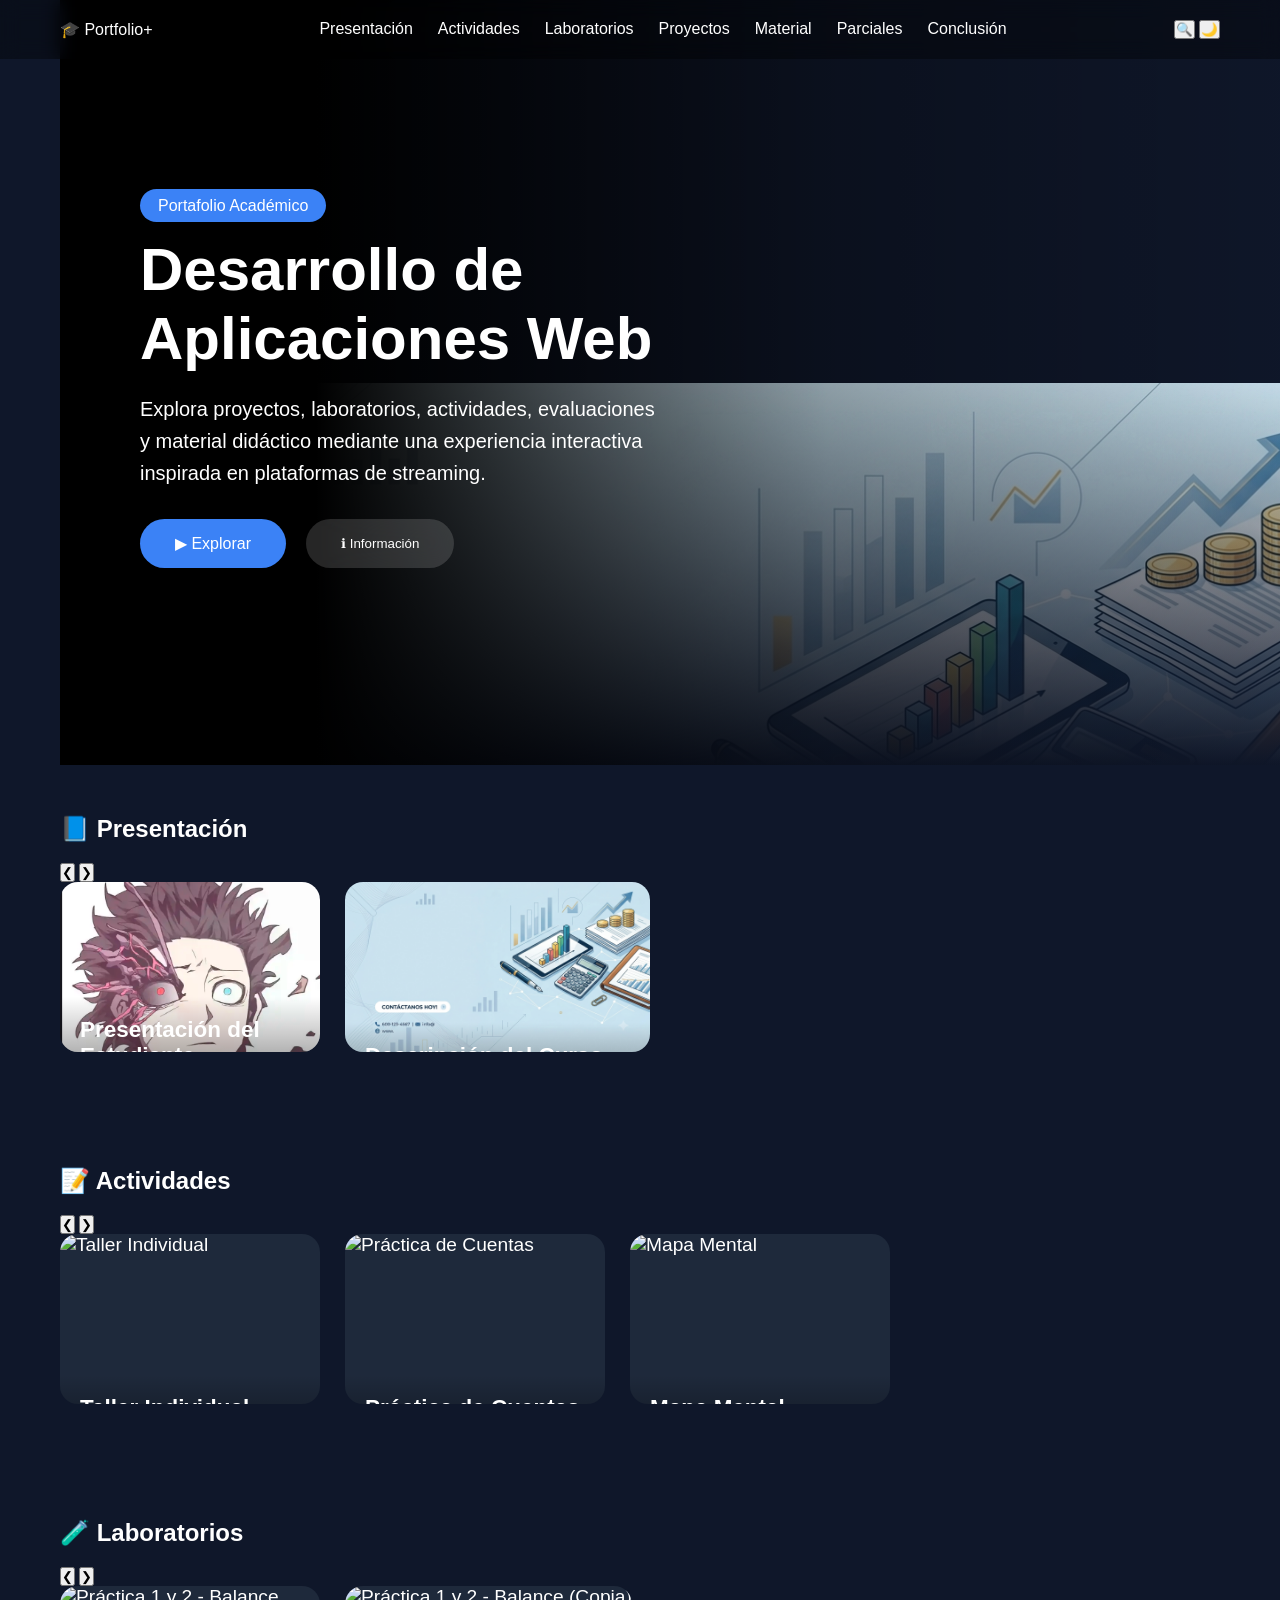
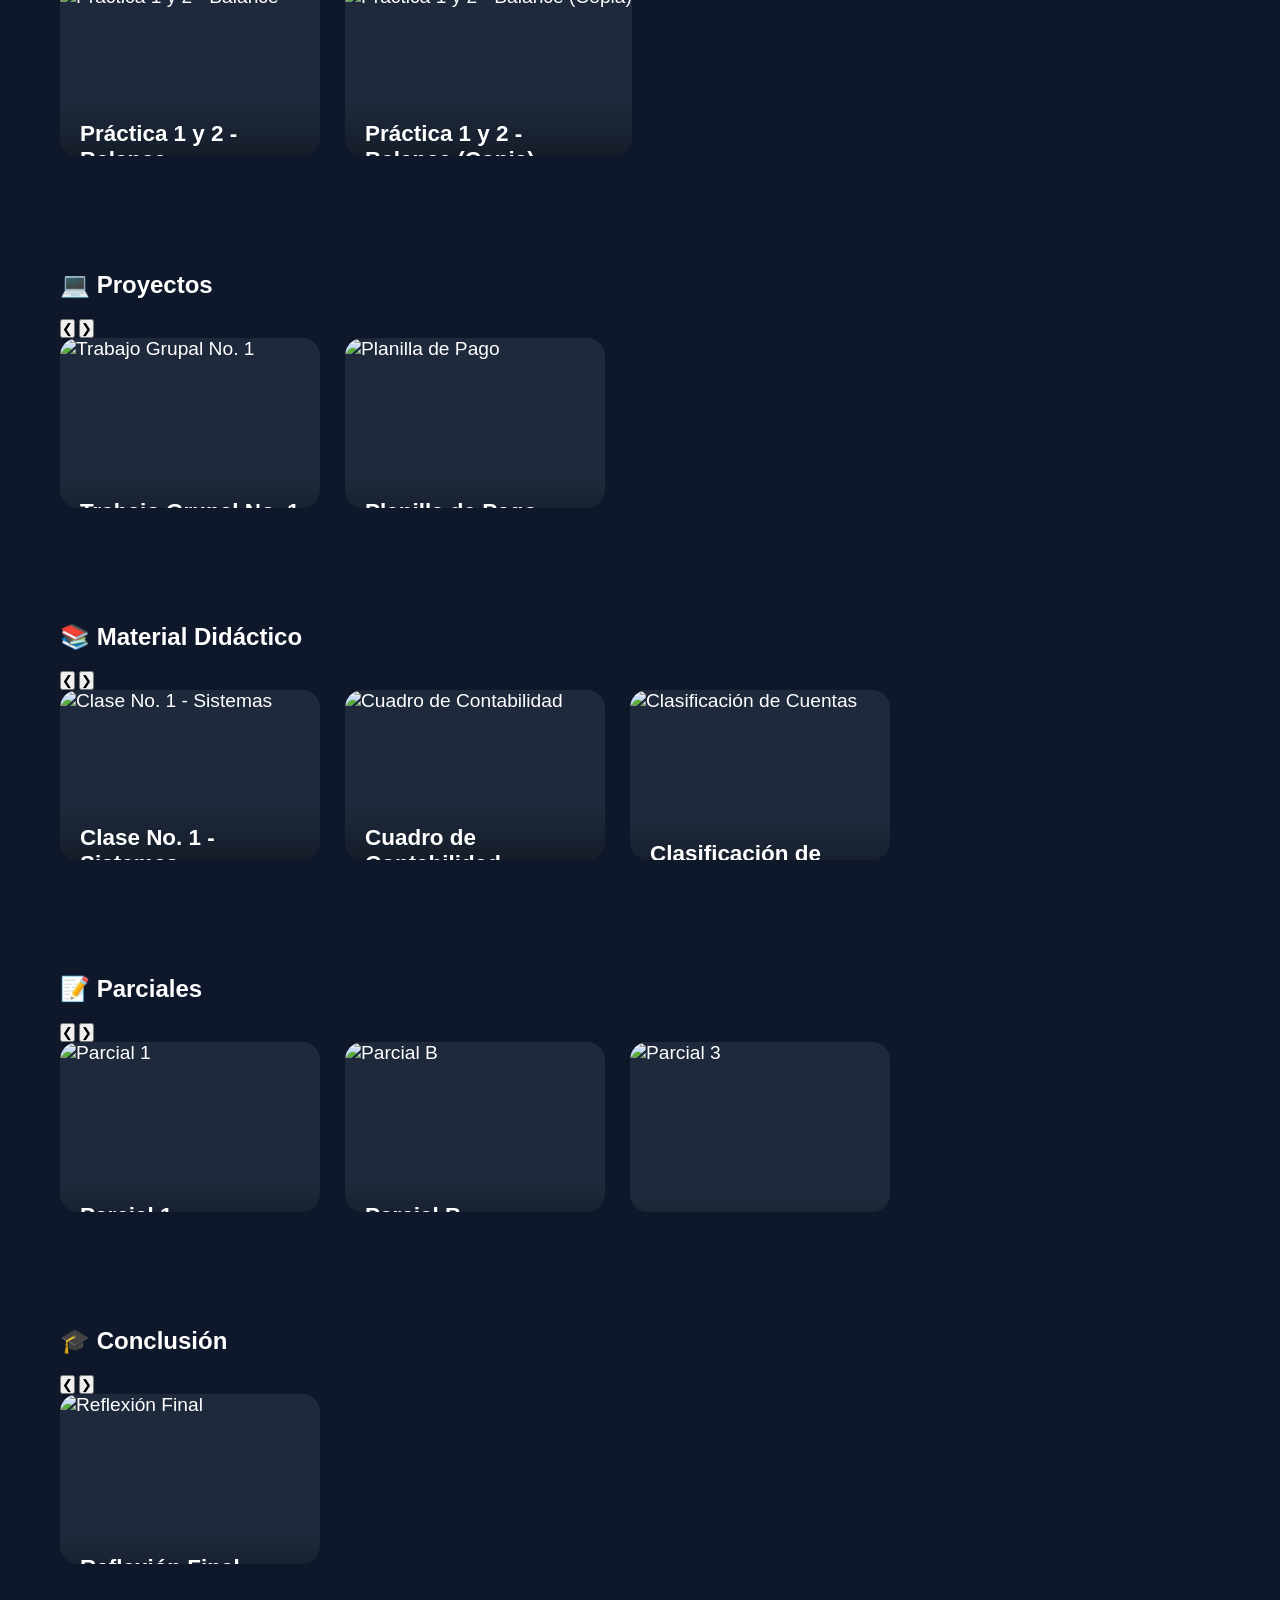
==== paginas/pantallaPrincipal.html @ 743cf83c "Pruebas" ====
<!DOCTYPE html>
<html lang="es">

<head>

    <meta charset="UTF-8">

    <meta name="viewport" content="width=device-width, initial-scale=1.0">

    <title>Portafolio Académico</title>

    <link rel="stylesheet" href="../css/variables.css">
    <link rel="stylesheet" href="../css/estilos.css">

</head>

<body>

    <!--================ HEADER ================-->

    <header>

        <div class="logo">

            🎓 Portfolio+

        </div>

        <nav>

            <a href="#presentacion">Presentación</a>
            <a href="#actividades">Actividades</a>
            <a href="#laboratorios">Laboratorios</a>
            <a href="#proyectos">Proyectos</a>
            <a href="#material">Material</a>
            <a href="#parciales">Parciales</a>
            <a href="#conclusion">Conclusión</a>

        </nav>

        <div class="acciones">

            <button id="buscarBtn">🔍</button>

            <button id="temaBtn">🌙</button>

        </div>

    </header>



    <!--================ HERO ================-->

    <section class="hero">

        <div class="hero-background">

            <img id="heroImage" src="../assets/img/banner.jpg" alt="Banner">

        </div>

        <div class="hero-overlay"></div>

        <div class="hero-content">

            <span class="badge">

                Portafolio Académico

            </span>

            <h1 id="heroTitle">

                Desarrollo de Aplicaciones Web

            </h1>

            <p id="heroDescription">

                Explora proyectos, laboratorios, actividades, evaluaciones y material didáctico mediante una experiencia
                interactiva inspirada en plataformas de streaming.

            </p>

            <div class="hero-buttons">

                <button class="btn-primary">

                    ▶ Explorar

                </button>

                <button class="btn-secondary">

                    ℹ Información

                </button>

            </div>

        </div>

    </section>



    <!--================ CONTENIDO ================-->

    <main>



        <!-- PRESENTACIÓN -->

        <section id="presentacion" data-color="#2563eb">

            <div class="tituloSeccion">

                <h2>📘 Presentación</h2>

                <div>

                    <button class="flecha izquierda">❮</button>

                    <button class="flecha derecha">❯</button>

                </div>

            </div>

            <div class="fila" id="listaPresentacion"></div>

        </section>



        <!-- ACTIVIDADES -->

        <section id="actividades" data-color="#16a34a">

            <div class="tituloSeccion">

                <h2>📝 Actividades</h2>

                <div>

                    <button class="flecha izquierda">❮</button>

                    <button class="flecha derecha">❯</button>

                </div>

            </div>

            <div class="fila" id="listaActividades"></div>

        </section>



        <!-- LABORATORIOS -->

        <section id="laboratorios" data-color="#9333ea">

            <div class="tituloSeccion">

                <h2>🧪 Laboratorios</h2>

                <div>

                    <button class="flecha izquierda">❮</button>

                    <button class="flecha derecha">❯</button>

                </div>

            </div>

            <div class="fila" id="listaLaboratorios"></div>

        </section>



        <!-- PROYECTOS -->

        <section id="proyectos" data-color="#ea580c">

            <div class="tituloSeccion">

                <h2>💻 Proyectos</h2>

                <div>

                    <button class="flecha izquierda">❮</button>

                    <button class="flecha derecha">❯</button>

                </div>

            </div>

            <div class="fila" id="listaProyectos"></div>

        </section>



        <!-- MATERIAL -->

        <section id="material" data-color="#dc2626">

            <div class="tituloSeccion">

                <h2>📚 Material Didáctico</h2>

                <div>

                    <button class="flecha izquierda">❮</button>

                    <button class="flecha derecha">❯</button>

                </div>

            </div>

            <div class="fila" id="listaMaterial"></div>

        </section>



        <!-- PARCIALES -->

        <section id="parciales" data-color="#0ea5e9">

            <div class="tituloSeccion">

                <h2>📝 Parciales</h2>

                <div>

                    <button class="flecha izquierda">❮</button>

                    <button class="flecha derecha">❯</button>

                </div>

            </div>

            <div class="fila" id="listaParciales"></div>

        </section>



        <!-- CONCLUSIÓN -->

        <section id="conclusion" data-color="#64748b">

            <div class="tituloSeccion">

                <h2>🎓 Conclusión</h2>

                <div>

                    <button class="flecha izquierda">❮</button>

                    <button class="flecha derecha">❯</button>

                </div>

            </div>

            <div class="fila" id="listaConclusion"></div>

        </section>

    </main>



    <!--================ MODAL ================-->

    <!--================ MODAL ================-->
    
    <div id="modal" class="modal">
    
        <div class="modalContenido">
    
            <div class="modalHeader">
    
                <h2 id="modalTitulo"></h2>
    
                <button id="cerrarModal">
                    ✕
                </button>
    
            </div>
    
            <iframe id="visorPDF" src="" frameborder="0">
            </iframe>
    
        </div>
    
    </div>

    <!--================ SCRIPTS ================-->

    <script src="../js/datos.js"></script>

    <script src="../js/script.js"></script>

</body>

</html>
---- css/variables.css ----
:root {

    --fondo: #0f172a;

    --panel: #111827;

    --card: #1e293b;

    --azul: #3b82f6;

    --texto: white;

    --radio: 18px;

}
---- css/estilos.css ----
* {
    margin: 0;
    padding: 0;
    box-sizing: border-box;
    font-family: 'Segoe UI', sans-serif;
}

body {
    background: var(--fondo);
    color: var(--texto);
}

/* ================================
   LANDING
   ================================ */
.landing {
    background: url("../assets/img/fondo.jpg") center/cover;
    height: 100vh;
    display: flex;
    justify-content: center;
    align-items: center;
}

.landing-container {
    background: rgba(0, 0, 0, .55);
    backdrop-filter: blur(8px);
    padding: 50px;
    border-radius: 20px;
    text-align: center;
}

.landing h1 {
    font-size: 4rem;
    margin: 20px 0;
}

.btn {
    display: inline-block;
    margin-top: 25px;
    padding: 15px 35px;
    background: var(--azul);
    color: white;
    border-radius: 30px;
    text-decoration: none;
    transition: .3s;
}

.btn:hover {
    transform: translateY(-5px);
}

/* ================================
   HEADER (NAVBAR)
   ================================ */
header {
    position: fixed;
    top: 0;
    width: 100%;
    display: flex;
    justify-content: space-between;
    padding: 20px 60px;
    background: rgba(0, 0, 0, .35);
    backdrop-filter: blur(10px);
    z-index: 100;
}

nav {
    display: flex;
    gap: 25px;
}

nav a {
    color: white;
    text-decoration: none;
}

/* ================================
   BANNER
   ================================ */
.banner {
    height: 90vh;
    background: url("../assets/img/banner.jpg") center/cover;
    display: flex;
    align-items: center;
    padding-left: 90px;
}

.banner-info {
    max-width: 550px;
}

.banner h1 {
    font-size: 4rem;
    margin-bottom: 20px;
}

.banner p {
    font-size: 1.2rem;
    line-height: 1.7;
}

/* ================================
   SECCIONES GENERALES
   ================================ */
section {
    padding: 50px 60px;
}

h2 {
    margin-bottom: 20px;
}

/* ================================
   CARRUSEL (FILA)
   ================================ */
.fila {
    display: flex;
    gap: 25px;
    overflow-x: auto;
    padding-bottom: 15px;
}

.fila::-webkit-scrollbar {
    height: 8px;
}

.fila::-webkit-scrollbar-thumb {
    background: #3b82f6;
    border-radius: 20px;
}

/* ================================
   TARJETAS (CARDS) - Unificado sin duplicados
   ================================ */
.card {
    min-width: 260px;
    height: 170px;
    background: var(--card);
    border-radius: 18px;
    display: flex;
    justify-content: center;
    align-items: center;
    font-size: 1.2rem;
    transition: .35s;
    cursor: pointer;
    overflow: hidden;
    position: relative;
}

.card:hover {
    transform: scale(1.08);
    box-shadow: 0 15px 35px rgba(0, 0, 0, .4);
    z-index: 10;
}

/* Manejo de la Imagen dentro de la Card */
.card img {
    width: 100%;
    height: 100%;
    object-fit: cover;
    transition: .35s;
}

.card:hover img {
    transform: scale(1.15);
}

/* Capa informativa deslizable */
.infoCard {
    position: absolute;
    bottom: -120px;
    left: 0;
    width: 100%;
    padding: 20px;
    background: linear-gradient(transparent, rgba(0, 0, 0, .95));
    transition: .35s;
}

.card:hover .infoCard {
    bottom: 0;
}

.infoCard h3 {
    margin-bottom: 8px;
}

.infoCard p {
    font-size: .9rem;
    margin-bottom: 12px;
}

.btnVer {
    padding: 8px 15px;
    border: none;
    border-radius: 8px;
    background: #3b82f6;
    color: white;
    cursor: pointer;
}

/* ================================
   HERO
   ================================ */
.hero {
    position: relative;
    height: 85vh;
    overflow: hidden;
    display: flex;
    align-items: center;
}

.hero img {
    width: 100%;
    height: 100%;
    object-fit: cover;
    position: absolute;
    transition: 1s;
}

.hero-overlay {
    position: absolute;
    width: 100%;
    height: 100%;
    background: linear-gradient(to right, #000 20%, rgba(0, 0, 0, .3), transparent),
        linear-gradient(to top, #0f172a 0%, transparent 50%);
    z-index: 1;
}

.hero-content {
    position: relative;
    z-index: 2;
    padding-left: 80px;
    max-width: 600px;
}

.hero h1 {
    font-size: 60px;
    margin: 20px 0;
}

.hero p {
    font-size: 20px;
    line-height: 1.6;
    margin-bottom: 30px;
}

.badge {
    background: #3b82f6;
    padding: 8px 18px;
    border-radius: 30px;
}

.hero-buttons {
    display: flex;
    gap: 20px;
}

.btn-primary {
    background: #3b82f6;
    color: white;
    padding: 15px 35px;
    border: none;
    border-radius: 30px;
    cursor: pointer;
    font-size: 16px;
}

.btn-secondary {
    background: rgba(255, 255, 255, .15);
    backdrop-filter: blur(12px);
    color: white;
    padding: 15px 35px;
    border: none;
    border-radius: 30px;
    cursor: pointer;
}
/*================ MODAL =================*/

.modal {

    position: fixed;

    inset: 0;

    background: rgba(0, 0, 0, .85);

    display: none;

    justify-content: center;

    align-items: center;

    z-index: 9999;

    backdrop-filter: blur(10px);

}

.modal.activo {

    display: flex;

}

.modalContenido {

    width: 90%;

    height: 90%;

    background: #111827;

    border-radius: 20px;

    overflow: hidden;

    display: flex;

    flex-direction: column;

}

.modalHeader {

    display: flex;

    justify-content: space-between;

    align-items: center;

    padding: 20px;

    background: #1e293b;

}

.modalHeader h2 {

    color: white;

}

#cerrarModal {

    width: 40px;

    height: 40px;

    border: none;

    border-radius: 50%;

    cursor: pointer;

    background: #ef4444;

    color: white;

    font-size: 18px;

}

#visorPDF {

    flex: 1;

    width: 100%;

    background: white;

}
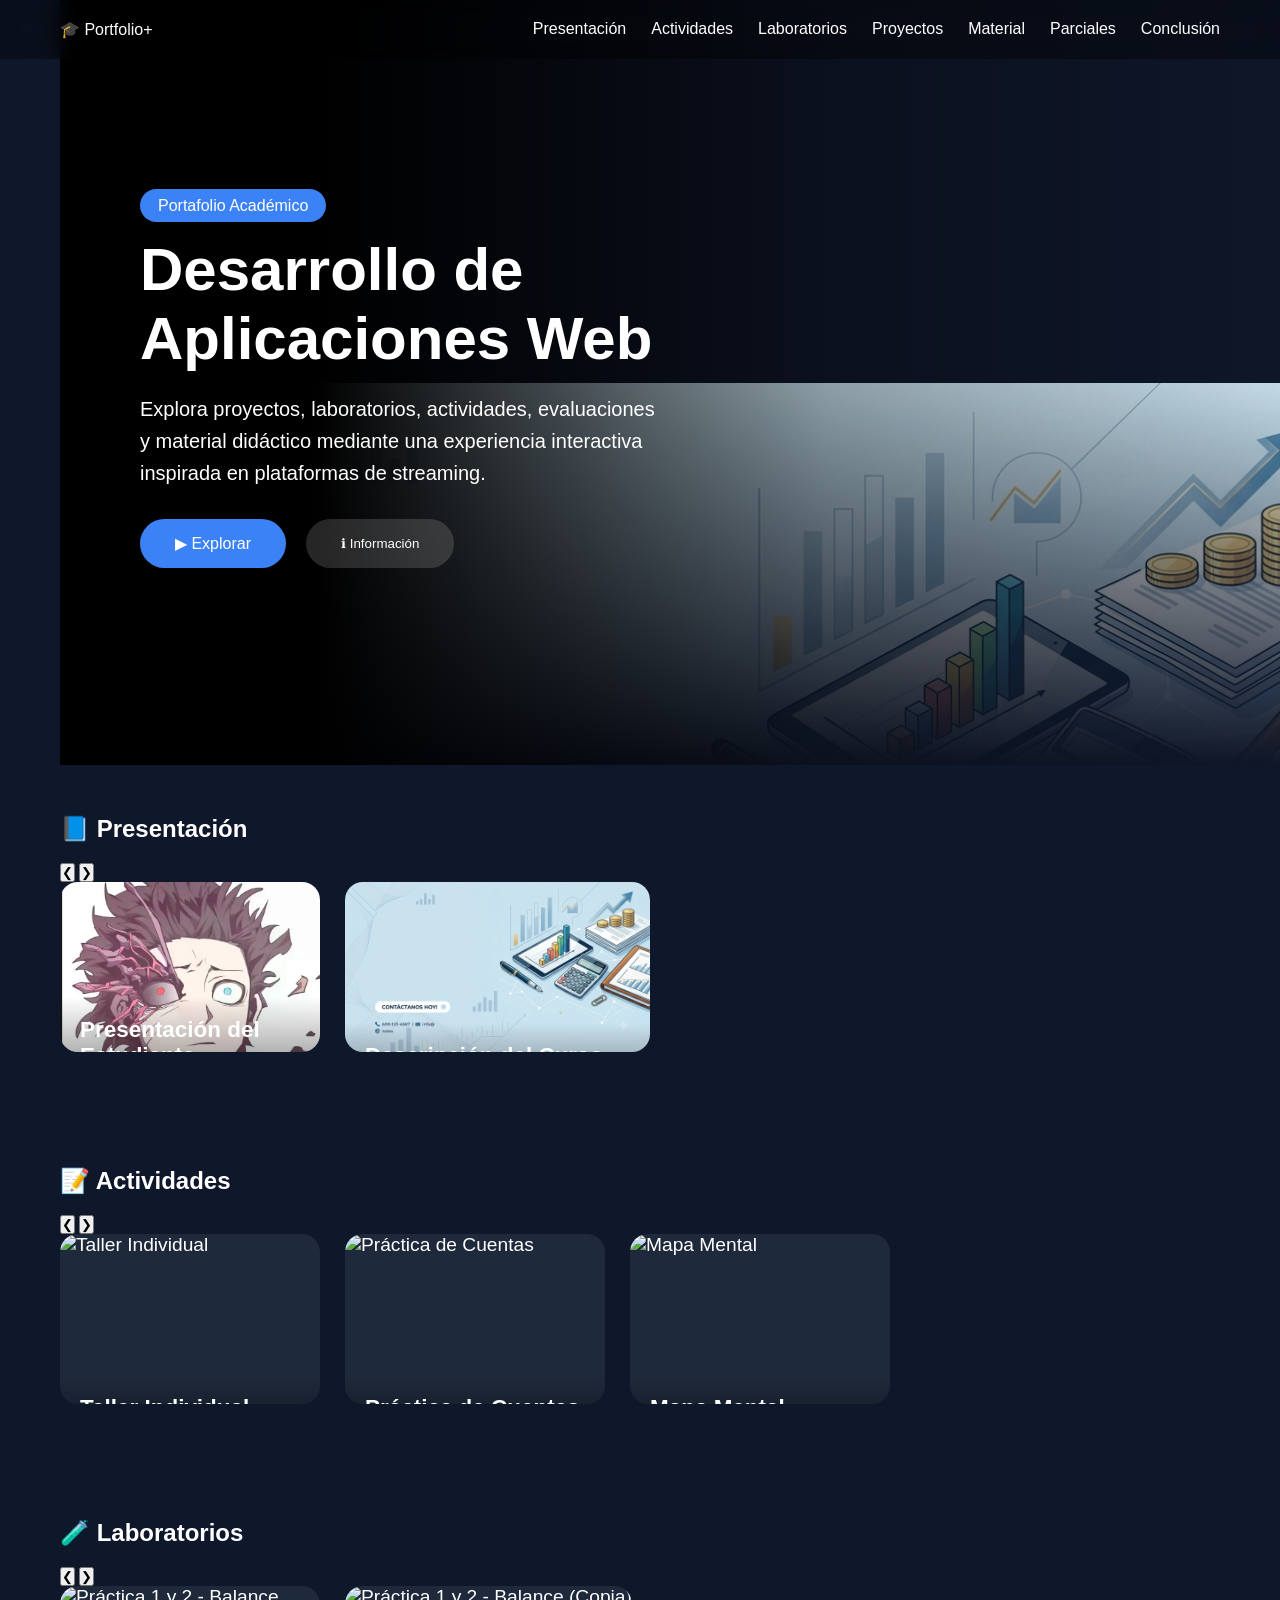
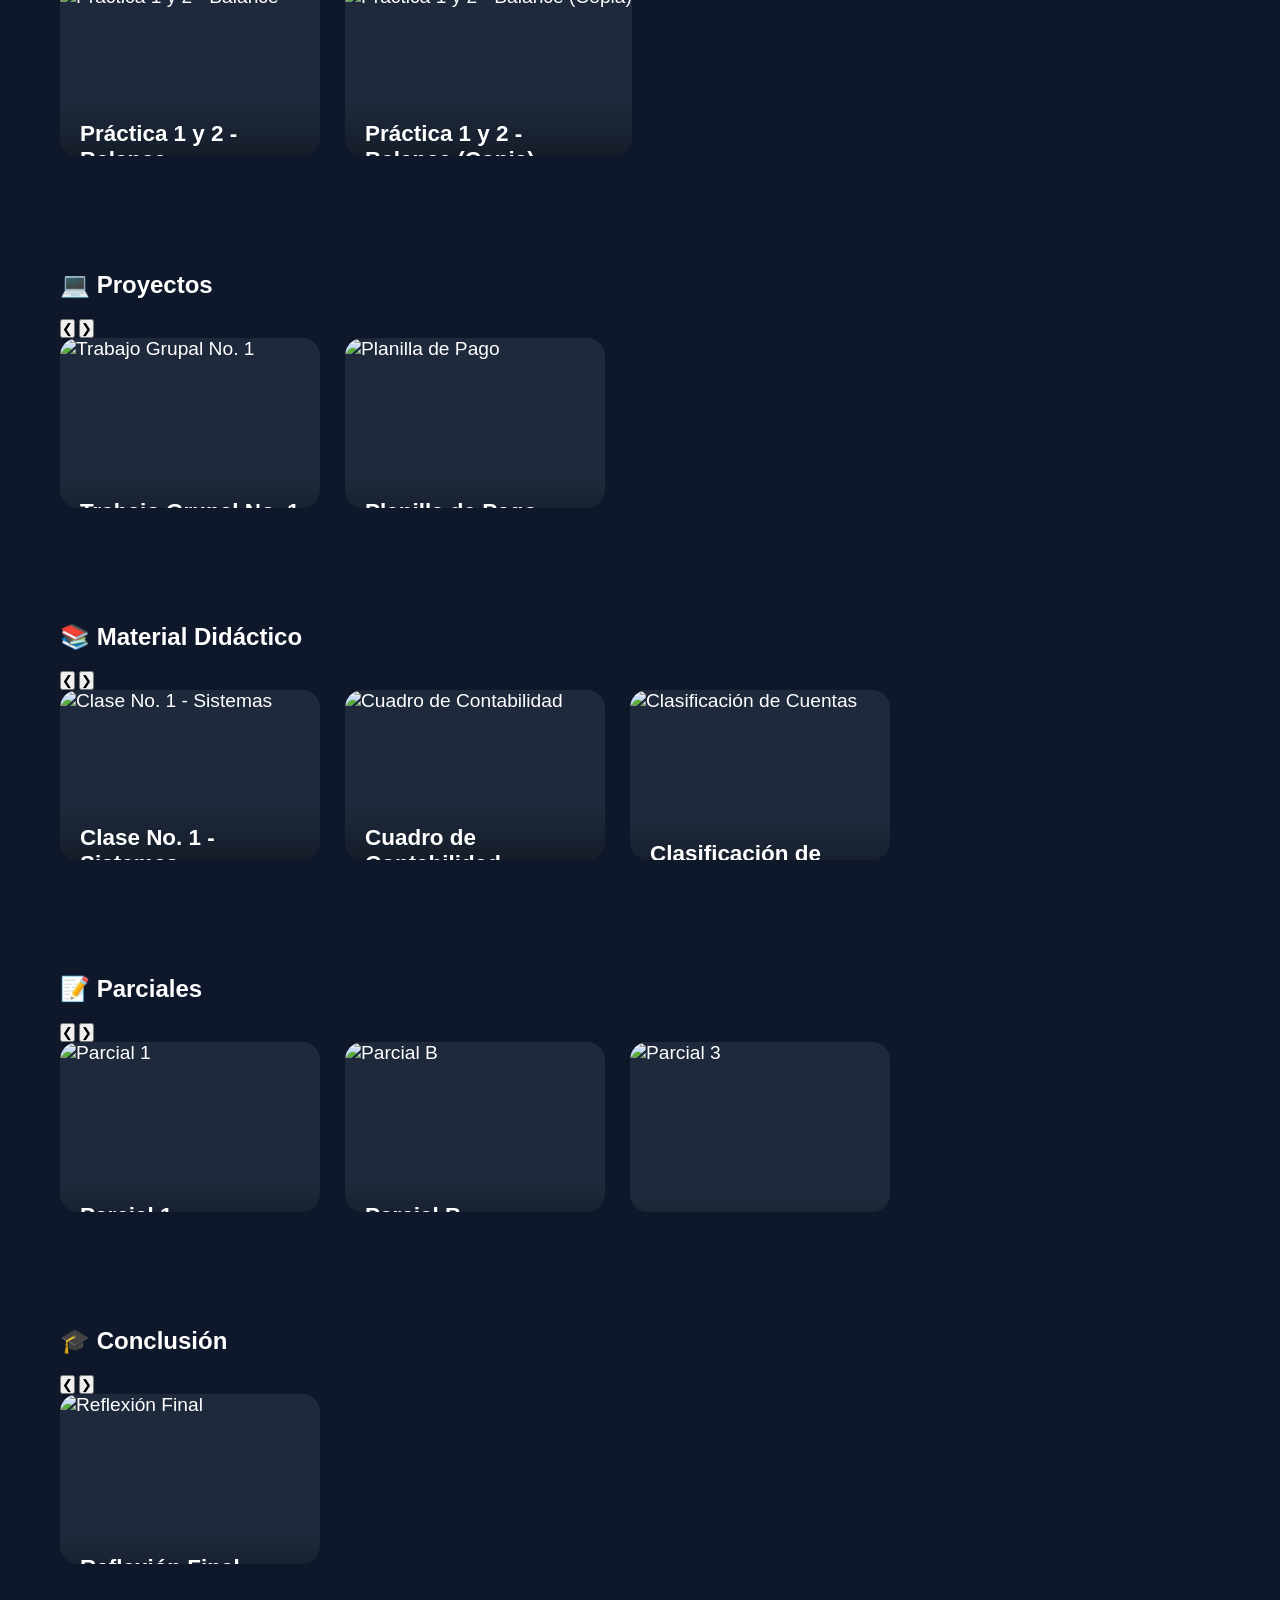
==== commit 09736aef: "cambios 2.0" ====
--- a/paginas/pantallaPrincipal.html
+++ b/paginas/pantallaPrincipal.html
@@ -38,14 +38,6 @@
 
         </nav>
 
-        <div class="acciones">
-
-            <button id="buscarBtn">🔍</button>
-
-            <button id="temaBtn">🌙</button>
-
-        </div>
-
     </header>
 
 
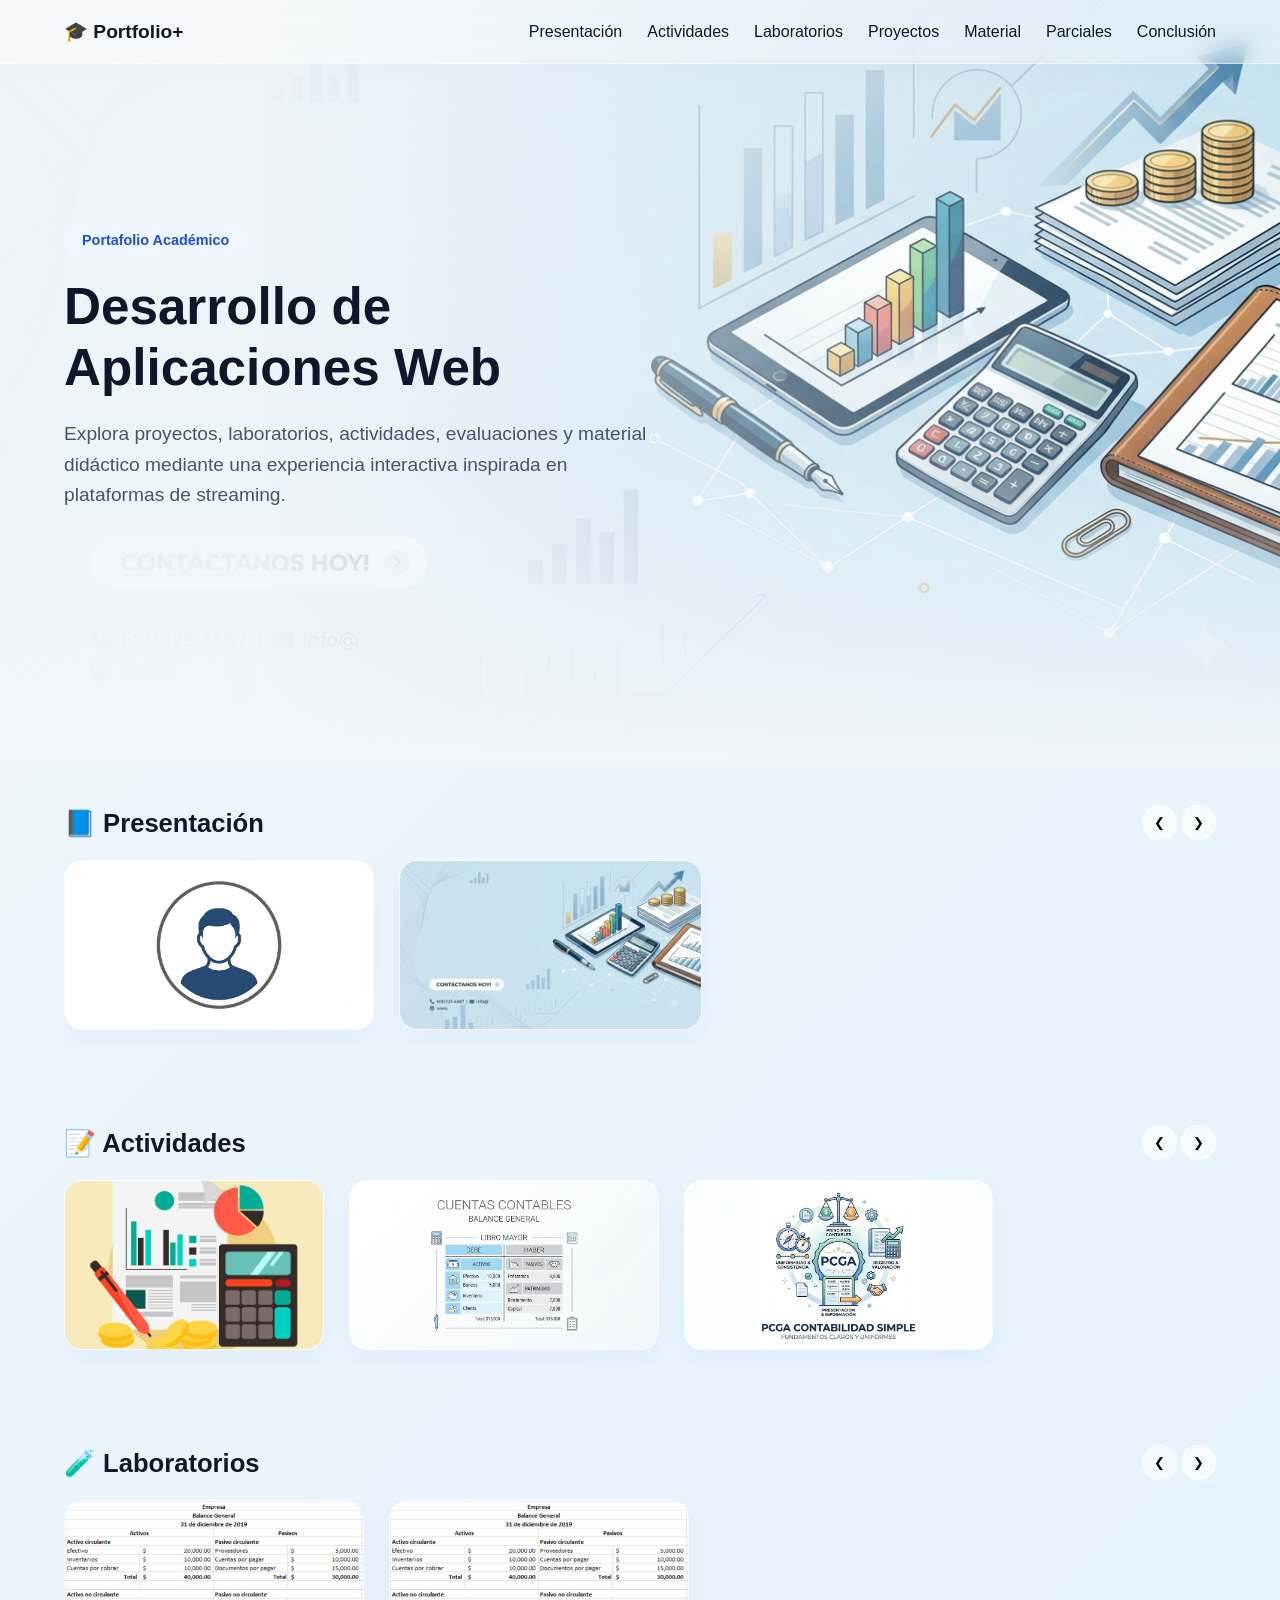
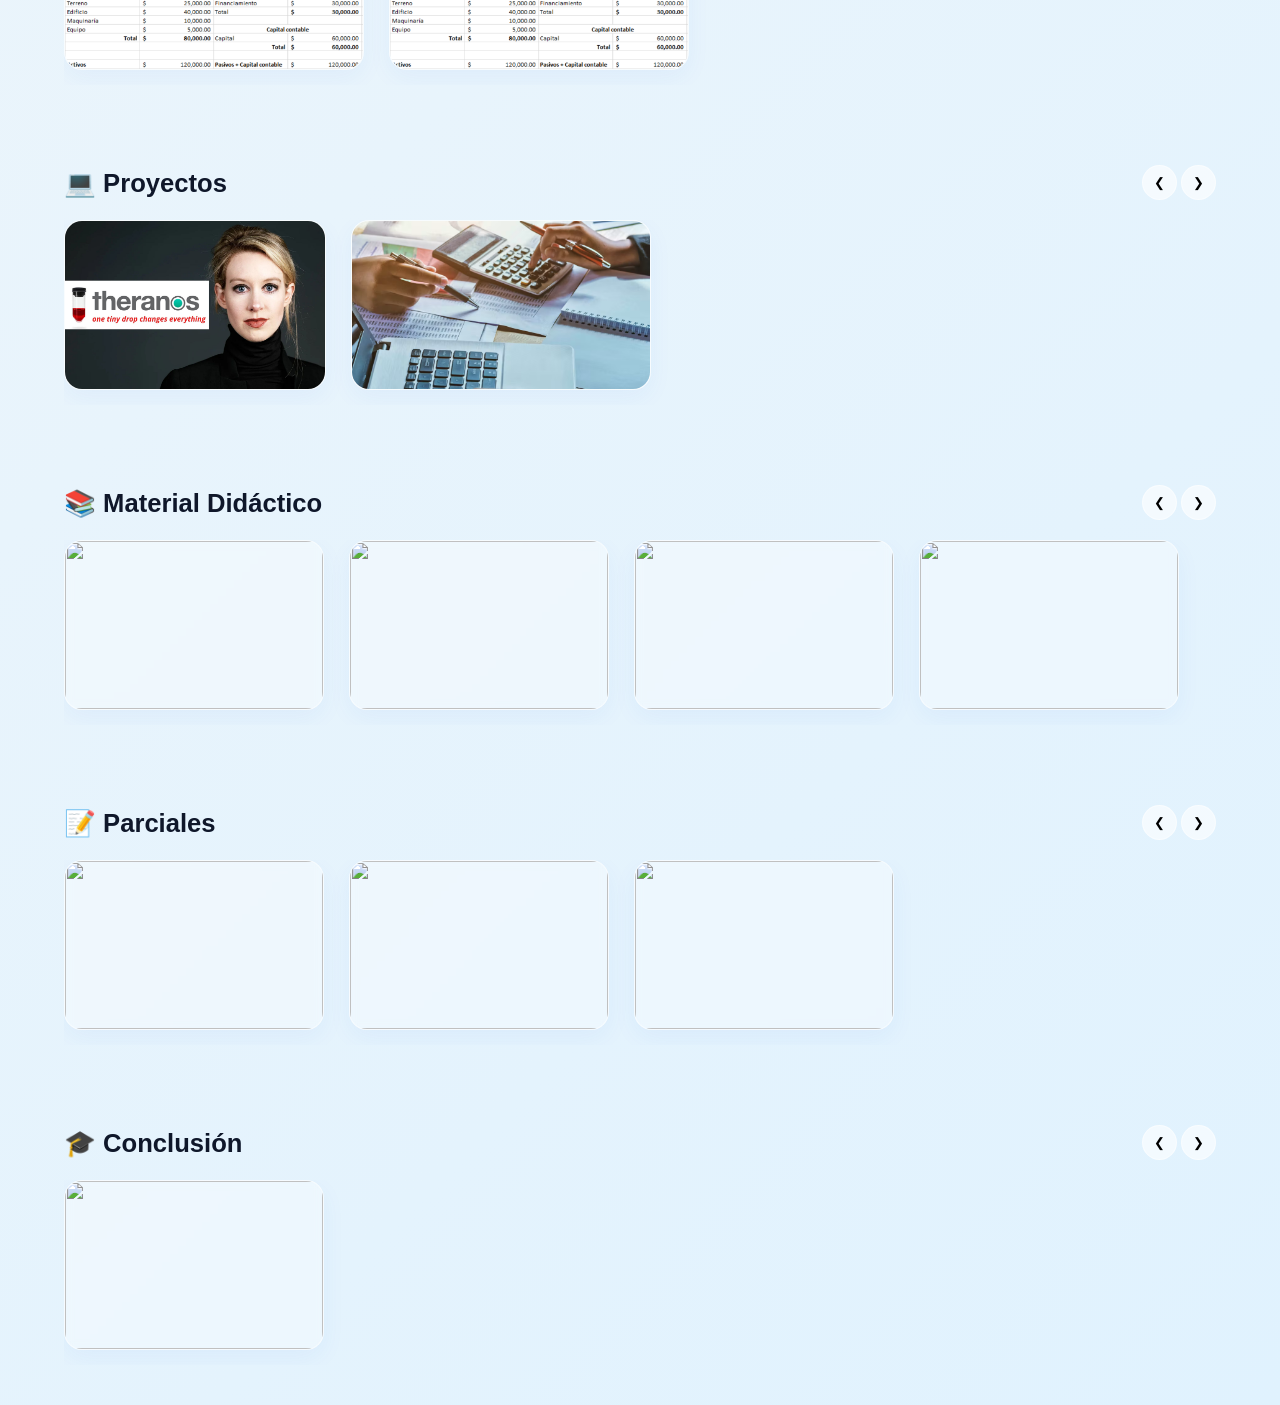
==== commit cac15d7d: "cambios 3.0" ====
--- a/paginas/pantallaPrincipal.html
+++ b/paginas/pantallaPrincipal.html
@@ -17,17 +17,12 @@
 <body>
 
     <!--================ HEADER ================-->
-
     <header>
-
         <div class="logo">
 
             🎓 Portfolio+
-
         </div>
-
         <nav>
-
             <a href="#presentacion">Presentación</a>
             <a href="#actividades">Actividades</a>
             <a href="#laboratorios">Laboratorios</a>
@@ -35,275 +30,123 @@
             <a href="#material">Material</a>
             <a href="#parciales">Parciales</a>
             <a href="#conclusion">Conclusión</a>
-
         </nav>
-
     </header>
-
-
-
     <!--================ HERO ================-->
-
     <section class="hero">
-
         <div class="hero-background">
-
             <img id="heroImage" src="../assets/img/banner.jpg" alt="Banner">
-
         </div>
-
         <div class="hero-overlay"></div>
-
         <div class="hero-content">
-
             <span class="badge">
-
                 Portafolio Académico
-
             </span>
-
             <h1 id="heroTitle">
-
                 Desarrollo de Aplicaciones Web
-
             </h1>
-
+    
             <p id="heroDescription">
-
                 Explora proyectos, laboratorios, actividades, evaluaciones y material didáctico mediante una experiencia
                 interactiva inspirada en plataformas de streaming.
-
             </p>
-
-            <div class="hero-buttons">
-
-                <button class="btn-primary">
-
-                    ▶ Explorar
-
-                </button>
-
-                <button class="btn-secondary">
-
-                    ℹ Información
-
-                </button>
-
+        </div>
+    </section>
+    <!--================ CONTENIDO ================-->
+    <main>
+        <!-- PRESENTACIÓN -->
+        <section id="presentacion" data-color="#2563eb">
+            <div class="tituloSeccion">
+                <h2>📘 Presentación</h2>
+                <div>
+                    <button class="flecha izquierda">❮</button>
+                    <button class="flecha derecha">❯</button>
+                </div>
             </div>
-
-        </div>
-
-    </section>
-
-
-
-    <!--================ CONTENIDO ================-->
-
-    <main>
-
-
-
-        <!-- PRESENTACIÓN -->
-
-        <section id="presentacion" data-color="#2563eb">
-
+            <div class="fila" id="listaPresentacion"></div>
+        </section>
+        <!-- ACTIVIDADES -->
+        <section id="actividades" data-color="#16a34a">
             <div class="tituloSeccion">
-
-                <h2>📘 Presentación</h2>
-
+                <h2>📝 Actividades</h2>
                 <div>
-
                     <button class="flecha izquierda">❮</button>
-
                     <button class="flecha derecha">❯</button>
-
                 </div>
-
             </div>
-
-            <div class="fila" id="listaPresentacion"></div>
-
+            <div class="fila" id="listaActividades"></div>
         </section>
-
-
-
-        <!-- ACTIVIDADES -->
-
-        <section id="actividades" data-color="#16a34a">
-
+        <!-- LABORATORIOS -->
+        <section id="laboratorios" data-color="#9333ea">
             <div class="tituloSeccion">
-
-                <h2>📝 Actividades</h2>
-
+                <h2>🧪 Laboratorios</h2>
                 <div>
-
                     <button class="flecha izquierda">❮</button>
-
                     <button class="flecha derecha">❯</button>
-
                 </div>
-
             </div>
-
-            <div class="fila" id="listaActividades"></div>
-
+            <div class="fila" id="listaLaboratorios"></div>
         </section>
-
-
-
-        <!-- LABORATORIOS -->
-
-        <section id="laboratorios" data-color="#9333ea">
-
+        <!-- PROYECTOS -->
+        <section id="proyectos" data-color="#ea580c">
             <div class="tituloSeccion">
-
-                <h2>🧪 Laboratorios</h2>
-
+                <h2>💻 Proyectos</h2>
                 <div>
-
                     <button class="flecha izquierda">❮</button>
-
                     <button class="flecha derecha">❯</button>
-
                 </div>
-
             </div>
-
-            <div class="fila" id="listaLaboratorios"></div>
-
+            <div class="fila" id="listaProyectos"></div>
         </section>
-
-
-
-        <!-- PROYECTOS -->
-
-        <section id="proyectos" data-color="#ea580c">
-
+        <!-- MATERIAL -->
+        <section id="material" data-color="#dc2626">
             <div class="tituloSeccion">
-
-                <h2>💻 Proyectos</h2>
-
+                <h2>📚 Material Didáctico</h2>
                 <div>
-
                     <button class="flecha izquierda">❮</button>
-
                     <button class="flecha derecha">❯</button>
-
                 </div>
-
             </div>
-
-            <div class="fila" id="listaProyectos"></div>
-
+            <div class="fila" id="listaMaterial"></div>
         </section>
-
-
-
-        <!-- MATERIAL -->
-
-        <section id="material" data-color="#dc2626">
-
+        <!-- PARCIALES -->
+        <section id="parciales" data-color="#0ea5e9">
             <div class="tituloSeccion">
-
-                <h2>📚 Material Didáctico</h2>
-
+                <h2>📝 Parciales</h2>
                 <div>
-
                     <button class="flecha izquierda">❮</button>
-
                     <button class="flecha derecha">❯</button>
-
                 </div>
-
             </div>
-
-            <div class="fila" id="listaMaterial"></div>
-
+            <div class="fila" id="listaParciales"></div>
         </section>
-
-
-
-        <!-- PARCIALES -->
-
-        <section id="parciales" data-color="#0ea5e9">
-
+        <!-- CONCLUSIÓN -->
+        <section id="conclusion" data-color="#64748b">
             <div class="tituloSeccion">
-
-                <h2>📝 Parciales</h2>
-
+                <h2>🎓 Conclusión</h2>
                 <div>
-
                     <button class="flecha izquierda">❮</button>
-
                     <button class="flecha derecha">❯</button>
-
                 </div>
-
             </div>
-
-            <div class="fila" id="listaParciales"></div>
-
+            <div class="fila" id="listaConclusion"></div>
         </section>
-
-
-
-        <!-- CONCLUSIÓN -->
-
-        <section id="conclusion" data-color="#64748b">
-
-            <div class="tituloSeccion">
-
-                <h2>🎓 Conclusión</h2>
-
-                <div>
-
-                    <button class="flecha izquierda">❮</button>
-
-                    <button class="flecha derecha">❯</button>
-
-                </div>
-
-            </div>
-
-            <div class="fila" id="listaConclusion"></div>
-
-        </section>
-
     </main>
-
-
-
     <!--================ MODAL ================-->
-
-    <!--================ MODAL ================-->
-    
     <div id="modal" class="modal">
-    
         <div class="modalContenido">
-    
             <div class="modalHeader">
-    
                 <h2 id="modalTitulo"></h2>
-    
                 <button id="cerrarModal">
                     ✕
                 </button>
-    
             </div>
-    
             <iframe id="visorPDF" src="" frameborder="0">
             </iframe>
-    
         </div>
-    
     </div>
-
     <!--================ SCRIPTS ================-->
-
     <script src="../js/datos.js"></script>
-
     <script src="../js/script.js"></script>
-
 </body>
-
 </html>
--- a/css/estilos.css
+++ b/css/estilos.css
@@ -1,3 +1,34 @@
+/* ================================
+   VARIABLES DE COLOR Y VIDRIO (GLASS)
+   ================================ */
+:root {
+    /* Fondos suaves basados en azul muy claro */
+    --fondo: #f4f7fa;
+    --fondo-tarjeta: rgba(255, 255, 255, 0.45);
+
+    /* Textos oscuros */
+    --texto: #0f172a;
+    /* Azul pizarra muy oscuro */
+    --texto-secundario: #475569;
+
+    /* Tonos Azul Real / Índigo */
+    --celeste: #2563eb;
+    /* Azul rey profesional */
+    --celeste-hover: #1d4ed8;
+    /* Azul un poco más oscuro para el hover */
+    --celeste-pastel: #eff6ff;
+    /* Fondo azul pastel sutil para badges */
+
+    /* Efecto Vidrio (Glassmorphism) */
+    --glass-bg: rgba(255, 255, 255, 0.35);
+    --glass-border: rgba(255, 255, 255, 0.5);
+    --glass-shadow: rgba(37, 99, 235, 0.05);
+    /* Sombra con matiz azul */
+}
+
+/* ================================
+   ESTILOS GLOBALES
+   ================================ */
 * {
     margin: 0;
     padding: 0;
@@ -6,51 +37,63 @@
 }
 
 body {
-    background: var(--fondo);
-    color: var(--texto);
-}
-
-/* ================================
-   LANDING
+    background: linear-gradient(135deg, #f0f6fa 0%, #e0f2fe 100%);
+    color: var(--texto);
+    overflow-x: hidden;
+    min-height: 100vh;
+}
+
+/* ================================
+   LANDING / PANTALLA DE BIENVENIDA
    ================================ */
 .landing {
-    background: url("../assets/img/fondo.jpg") center/cover;
+    background: url("../assets/img/fondo.jpg") center/cover no-repeat;
     height: 100vh;
     display: flex;
     justify-content: center;
     align-items: center;
+    padding: 20px;
 }
 
 .landing-container {
-    background: rgba(0, 0, 0, .55);
-    backdrop-filter: blur(8px);
-    padding: 50px;
+    background: rgba(255, 255, 255, 0.45);
+    backdrop-filter: blur(16px);
+    -webkit-backdrop-filter: blur(16px);
+    border: 1px solid var(--glass-border);
+    padding: 50px 30px;
     border-radius: 20px;
     text-align: center;
+    max-width: 600px;
+    width: 100%;
+    box-shadow: 0 8px 32px 0 var(--glass-shadow);
 }
 
 .landing h1 {
-    font-size: 4rem;
+    font-size: clamp(2.5rem, 5vw, 4rem);
     margin: 20px 0;
+    color: var(--texto);
 }
 
 .btn {
     display: inline-block;
     margin-top: 25px;
     padding: 15px 35px;
-    background: var(--azul);
+    background: var(--celeste);
     color: white;
     border-radius: 30px;
     text-decoration: none;
-    transition: .3s;
+    font-weight: 600;
+    transition: transform .3s ease, background .3s ease;
+    box-shadow: 0 4px 15px rgba(56, 189, 248, 0.3);
 }
 
 .btn:hover {
     transform: translateY(-5px);
-}
-
-/* ================================
-   HEADER (NAVBAR)
+    background: var(--celeste-hover);
+}
+
+/* ================================
+   HEADER (NAVBAR DE VIDRIO)
    ================================ */
 header {
     position: fixed;
@@ -58,148 +101,48 @@
     width: 100%;
     display: flex;
     justify-content: space-between;
-    padding: 20px 60px;
-    background: rgba(0, 0, 0, .35);
-    backdrop-filter: blur(10px);
+    align-items: center;
+    padding: 20px 5%;
+    background: rgba(255, 255, 255, 0.4);
+    border-bottom: 1px solid var(--glass-border);
+    backdrop-filter: blur(12px);
+    -webkit-backdrop-filter: blur(12px);
+    box-shadow: 0 4px 30px rgba(0, 0, 0, 0.02);
     z-index: 100;
 }
 
+.logo {
+    font-weight: bold;
+    font-size: 1.2rem;
+    color: var(--texto);
+}
+
 nav {
     display: flex;
     gap: 25px;
 }
 
 nav a {
-    color: white;
+    color: var(--texto);
+    font-weight: 500;
     text-decoration: none;
-}
-
-/* ================================
-   BANNER
-   ================================ */
-.banner {
-    height: 90vh;
-    background: url("../assets/img/banner.jpg") center/cover;
-    display: flex;
-    align-items: center;
-    padding-left: 90px;
-}
-
-.banner-info {
-    max-width: 550px;
-}
-
-.banner h1 {
-    font-size: 4rem;
-    margin-bottom: 20px;
-}
-
-.banner p {
+    transition: color .3s ease;
+}
+
+nav a:hover {
+    color: var(--celeste-hover);
+}
+
+.acciones {
+    display: flex;
+    gap: 15px;
     font-size: 1.2rem;
-    line-height: 1.7;
-}
-
-/* ================================
-   SECCIONES GENERALES
-   ================================ */
-section {
-    padding: 50px 60px;
-}
-
-h2 {
-    margin-bottom: 20px;
-}
-
-/* ================================
-   CARRUSEL (FILA)
-   ================================ */
-.fila {
-    display: flex;
-    gap: 25px;
-    overflow-x: auto;
-    padding-bottom: 15px;
-}
-
-.fila::-webkit-scrollbar {
-    height: 8px;
-}
-
-.fila::-webkit-scrollbar-thumb {
-    background: #3b82f6;
-    border-radius: 20px;
-}
-
-/* ================================
-   TARJETAS (CARDS) - Unificado sin duplicados
-   ================================ */
-.card {
-    min-width: 260px;
-    height: 170px;
-    background: var(--card);
-    border-radius: 18px;
-    display: flex;
-    justify-content: center;
-    align-items: center;
-    font-size: 1.2rem;
-    transition: .35s;
-    cursor: pointer;
-    overflow: hidden;
-    position: relative;
-}
-
-.card:hover {
-    transform: scale(1.08);
-    box-shadow: 0 15px 35px rgba(0, 0, 0, .4);
-    z-index: 10;
-}
-
-/* Manejo de la Imagen dentro de la Card */
-.card img {
-    width: 100%;
-    height: 100%;
-    object-fit: cover;
-    transition: .35s;
-}
-
-.card:hover img {
-    transform: scale(1.15);
-}
-
-/* Capa informativa deslizable */
-.infoCard {
-    position: absolute;
-    bottom: -120px;
-    left: 0;
-    width: 100%;
-    padding: 20px;
-    background: linear-gradient(transparent, rgba(0, 0, 0, .95));
-    transition: .35s;
-}
-
-.card:hover .infoCard {
-    bottom: 0;
-}
-
-.infoCard h3 {
-    margin-bottom: 8px;
-}
-
-.infoCard p {
-    font-size: .9rem;
-    margin-bottom: 12px;
-}
-
-.btnVer {
-    padding: 8px 15px;
-    border: none;
-    border-radius: 8px;
-    background: #3b82f6;
-    color: white;
-    cursor: pointer;
-}
-
-/* ================================
-   HERO
+    cursor: pointer;
+    color: var(--texto);
+}
+
+/* ================================
+   HERO / BANNER PRINCIPAL
    ================================ */
 .hero {
     position: relative;
@@ -207,165 +150,413 @@
     overflow: hidden;
     display: flex;
     align-items: center;
-}
-
-.hero img {
+    padding: 0 5%;
+}
+
+.hero-background {
+    position: absolute;
+    inset: 0;
+    z-index: 1;
+}
+
+.hero-background img {
     width: 100%;
     height: 100%;
     object-fit: cover;
-    position: absolute;
-    transition: 1s;
+    /* Transición de opacidad fluida tipo fade-in/fade-out */
+    transition: opacity 0.4s ease-in-out, transform 0.8s ease;
+}
+
+.hero:hover .hero-background img {
+    transform: scale(1.03);
 }
 
 .hero-overlay {
     position: absolute;
-    width: 100%;
-    height: 100%;
-    background: linear-gradient(to right, #000 20%, rgba(0, 0, 0, .3), transparent),
-        linear-gradient(to top, #0f172a 0%, transparent 50%);
-    z-index: 1;
+    inset: 0;
+    /* Difuminado suave adaptado al modo claro */
+    background: linear-gradient(to right, rgba(240, 246, 250, 0.95) 20%, rgba(240, 246, 250, 0.4), transparent),
+        linear-gradient(to top, #f0f6fa 0%, transparent 40%);
+    z-index: 2;
 }
 
 .hero-content {
     position: relative;
-    z-index: 2;
-    padding-left: 80px;
+    z-index: 3;
     max-width: 600px;
+    width: 100%;
+}
+
+.badge {
+    background: var(--celeste-pastel);
+    color: var(--celeste-hover);
+    padding: 8px 18px;
+    border-radius: 30px;
+    font-size: 0.9rem;
+    font-weight: 600;
+    display: inline-block;
 }
 
 .hero h1 {
-    font-size: 60px;
+    font-size: clamp(2rem, 4vw, 3.5rem);
     margin: 20px 0;
+    line-height: 1.2;
+    color: var(--texto);
 }
 
 .hero p {
-    font-size: 20px;
+    font-size: clamp(1rem, 1.5vw, 1.2rem);
     line-height: 1.6;
     margin-bottom: 30px;
-}
-
-.badge {
-    background: #3b82f6;
-    padding: 8px 18px;
-    border-radius: 30px;
+    color: var(--texto-secundario);
 }
 
 .hero-buttons {
     display: flex;
     gap: 20px;
+    flex-wrap: wrap;
 }
 
 .btn-primary {
-    background: #3b82f6;
+    background: var(--celeste);
     color: white;
     padding: 15px 35px;
     border: none;
     border-radius: 30px;
     cursor: pointer;
-    font-size: 16px;
+    font-size: 1rem;
+    font-weight: bold;
+    transition: background .3s ease, transform .2s ease;
+    box-shadow: 0 4px 15px rgba(56, 189, 248, 0.2);
+}
+
+.btn-primary:hover {
+    background: var(--celeste-hover);
 }
 
 .btn-secondary {
-    background: rgba(255, 255, 255, .15);
+    background: rgba(255, 255, 255, 0.5);
+    border: 1px solid var(--glass-border);
     backdrop-filter: blur(12px);
-    color: white;
+    -webkit-backdrop-filter: blur(12px);
+    color: var(--texto);
     padding: 15px 35px;
     border: none;
     border-radius: 30px;
     cursor: pointer;
-}
-/*================ MODAL =================*/
-
+    font-size: 1rem;
+    font-weight: 500;
+    transition: background .3s ease;
+}
+
+.btn-secondary:hover {
+    background: rgba(255, 255, 255, 0.8);
+}
+
+/* ================================
+   SECCIONES GENERALES Y CONTENEDOR
+   ================================ */
+section {
+    padding: 40px 5%;
+}
+
+.tituloSeccion {
+    display: flex;
+    justify-content: space-between;
+    align-items: center;
+    margin-bottom: 20px;
+}
+
+h2 {
+    font-size: 1.6rem;
+    color: var(--texto);
+}
+
+.flecha {
+    width: 35px;
+    height: 35px;
+    border-radius: 50%;
+    border: 1px solid var(--glass-border);
+    background: rgba(255, 255, 255, 0.6);
+    cursor: pointer;
+    transition: background .2s;
+}
+
+.flecha:hover {
+    background: var(--celeste-pastel);
+}
+
+/* ================================
+   CARRUSEL (FILA)
+   ================================ */
+.fila {
+    display: flex;
+    gap: 25px;
+    overflow-x: auto;
+    padding-bottom: 15px;
+    scroll-behavior: smooth;
+}
+
+.fila::-webkit-scrollbar {
+    height: 6px;
+}
+
+.fila::-webkit-scrollbar-thumb {
+    background: var(--celeste);
+    border-radius: 20px;
+}
+
+.fila::-webkit-scrollbar-track {
+    background: rgba(0, 0, 0, 0.03);
+}
+
+/* ================================
+   TARJETAS (CARDS DE VIDRIO FLOTANTE)
+   ================================ */
+.card {
+    min-width: 260px;
+    height: 170px;
+    background: var(--glass-bg);
+    border: 1px solid var(--glass-border);
+    border-radius: 18px;
+    position: relative;
+    overflow: hidden;
+    cursor: pointer;
+    backdrop-filter: blur(4px);
+    -webkit-backdrop-filter: blur(4px);
+    transition: transform .35s cubic-bezier(0.4, 0, 0.2, 1), box-shadow .35s ease, background .35s ease;
+    box-shadow: 0 8px 24px 0 var(--glass-shadow);
+}
+
+.card:hover {
+    transform: scale(1.05) translateY(-4px);
+    box-shadow: 0 12px 30px 0 rgba(14, 165, 233, 0.15);
+    background: rgba(255, 255, 255, 0.65);
+    z-index: 10;
+}
+
+.card img {
+    width: 100%;
+    height: 100%;
+    object-fit: cover;
+    transition: transform .35s ease;
+}
+
+.card:hover img {
+    transform: scale(1.1);
+}
+
+/* Capa informativa deslizable estilo claro */
+.infoCard {
+    position: absolute;
+    bottom: -100%;
+    left: 0;
+    width: 100%;
+    padding: 20px;
+    background: linear-gradient(transparent, rgba(255, 255, 255, 0.98) 35%);
+    transition: bottom .35s cubic-bezier(0.4, 0, 0.2, 1);
+    display: flex;
+    flex-direction: column;
+    justify-content: flex-end;
+}
+
+.card:hover .infoCard {
+    bottom: 0;
+}
+
+.infoCard h3 {
+    font-size: 1.1rem;
+    margin-bottom: 5px;
+    color: var(--texto);
+}
+
+.infoCard p {
+    font-size: .85rem;
+    color: var(--texto-secundario);
+    margin-bottom: 12px;
+    display: -webkit-box;
+    -webkit-line-clamp: 2;
+    -webkit-box-orient: vertical;
+    overflow: hidden;
+}
+
+/* Contenedores de botones internos */
+.accionesCard {
+    display: flex;
+    gap: 10px;
+}
+
+.playBtn,
+.btnVer {
+    padding: 8px 16px;
+    background: var(--celeste);
+    color: white;
+    border: none;
+    border-radius: 8px;
+    cursor: pointer;
+    font-weight: bold;
+    font-size: 0.85rem;
+    transition: background .2s;
+}
+
+.playBtn:hover,
+.btnVer:hover {
+    background: var(--celeste-hover);
+}
+
+.infoBtn {
+    width: 36px;
+    height: 36px;
+    border-radius: 50%;
+    border: 1px solid var(--glass-border);
+    background: rgba(255, 255, 255, 0.5);
+    color: var(--texto);
+    cursor: pointer;
+    backdrop-filter: blur(5px);
+    -webkit-backdrop-filter: blur(5px);
+    transition: background .2s;
+}
+
+.infoBtn:hover {
+    background: rgba(255, 255, 255, 0.9);
+}
+
+/* ================================
+   MODAL (VISOR DE DOCUMENTOS Y PDF)
+   ================================ */
 .modal {
-
     position: fixed;
-
     inset: 0;
-
-    background: rgba(0, 0, 0, .85);
-
+    background: rgba(15, 23, 42, 0.4);
+    /* Fondo oscuro atenuado */
     display: none;
-
     justify-content: center;
-
-    align-items: center;
-
+    align-items: center;
     z-index: 9999;
-
-    backdrop-filter: blur(10px);
-
+    backdrop-filter: blur(8px);
+    -webkit-backdrop-filter: blur(8px);
+    padding: 20px;
 }
 
 .modal.activo {
-
-    display: flex;
-
+    display: flex;
 }
 
 .modalContenido {
-
-    width: 90%;
-
-    height: 90%;
-
-    background: #111827;
-
+    width: 100%;
+    max-width: 1100px;
+    height: 85vh;
+    background: #ffffff;
+    border: 1px solid var(--glass-border);
     border-radius: 20px;
-
     overflow: hidden;
-
-    display: flex;
-
+    display: flex;
     flex-direction: column;
-
+    box-shadow: 0 25px 50px -12px rgba(14, 165, 233, 0.2);
 }
 
 .modalHeader {
-
-    display: flex;
-
+    display: flex;
     justify-content: space-between;
-
-    align-items: center;
-
+    align-items: center;
     padding: 20px;
-
-    background: #1e293b;
-
+    background: #f8fafc;
+    border-bottom: 1px solid rgba(0, 0, 0, 0.05);
 }
 
 .modalHeader h2 {
-
+    margin-bottom: 0;
+    font-size: 1.3rem;
+    color: var(--texto);
+}
+
+#cerrarModal {
+    width: 36px;
+    height: 36px;
+    border: none;
+    border-radius: 50%;
+    cursor: pointer;
+    background: #ef4444;
     color: white;
-
-}
-
-#cerrarModal {
-
+    font-size: 16px;
+    display: flex;
+    justify-content: center;
+    align-items: center;
+    transition: background .2s, transform .2s;
+}
+
+#cerrarModal:hover {
+    background: #dc2626;
+    transform: scale(1.05);
+}
+
+#visorPDF {
+    flex: 1;
+    width: 100%;
+    border: none;
+    background: #f1f5f9;
+}
+
+/* ================================
+   MEDIA QUERIES (ADAPTACIÓN MÓVIL)
+   ================================ */
+@media (max-width: 768px) {
+    header {
+        padding: 15px 20px;
+    }
+
+    nav {
+        display: none;
+        /* Oculta menú estándar en móviles */
+    }
+
+    .hero {
+        height: auto;
+        min-height: 65vh;
+        padding-top: 90px;
+        padding-bottom: 30px;
+    }
+
+    .hero-content {
+        padding-left: 0;
+        text-align: center;
+    }
+
+    .hero-buttons {
+        justify-content: center;
+    }
+
+    .modalContenido {
+        height: 90vh;
+    }
+}
+.infoBtn {
     width: 40px;
-
     height: 40px;
-
-    border: none;
-
     border-radius: 50%;
-
-    cursor: pointer;
-
-    background: #ef4444;
-
+    border: 1px solid rgba(56, 189, 248, 0.4);
+    /* Borde celeste sutil */
+    background: rgba(255, 255, 255, 0.4);
+    /* Vidrio esmerilado */
+    color: var(--texto);
+    cursor: pointer;
+    backdrop-filter: blur(8px);
+    -webkit-backdrop-filter: blur(8px);
+    display: flex;
+    justify-content: center;
+    align-items: center;
+    font-size: 1.1rem;
+    transition: all 0.3s cubic-bezier(0.4, 0, 0.2, 1);
+    box-shadow: 0 4px 10px rgba(14, 165, 233, 0.05);
+}
+
+.infoBtn:hover {
+    background: var(--celeste);
+    /* Se llena de celeste */
     color: white;
-
-    font-size: 18px;
-
-}
-
-#visorPDF {
-
-    flex: 1;
-
-    width: 100%;
-
-    background: white;
-
+    /* El emoji/icono cambia a blanco */
+    border-color: var(--celeste-hover);
+    transform: scale(1.1) rotate(-10deg);
+    /* Pequeño giro divertido */
+    box-shadow: 0 6px 15px rgba(56, 189, 248, 0.3);
 }
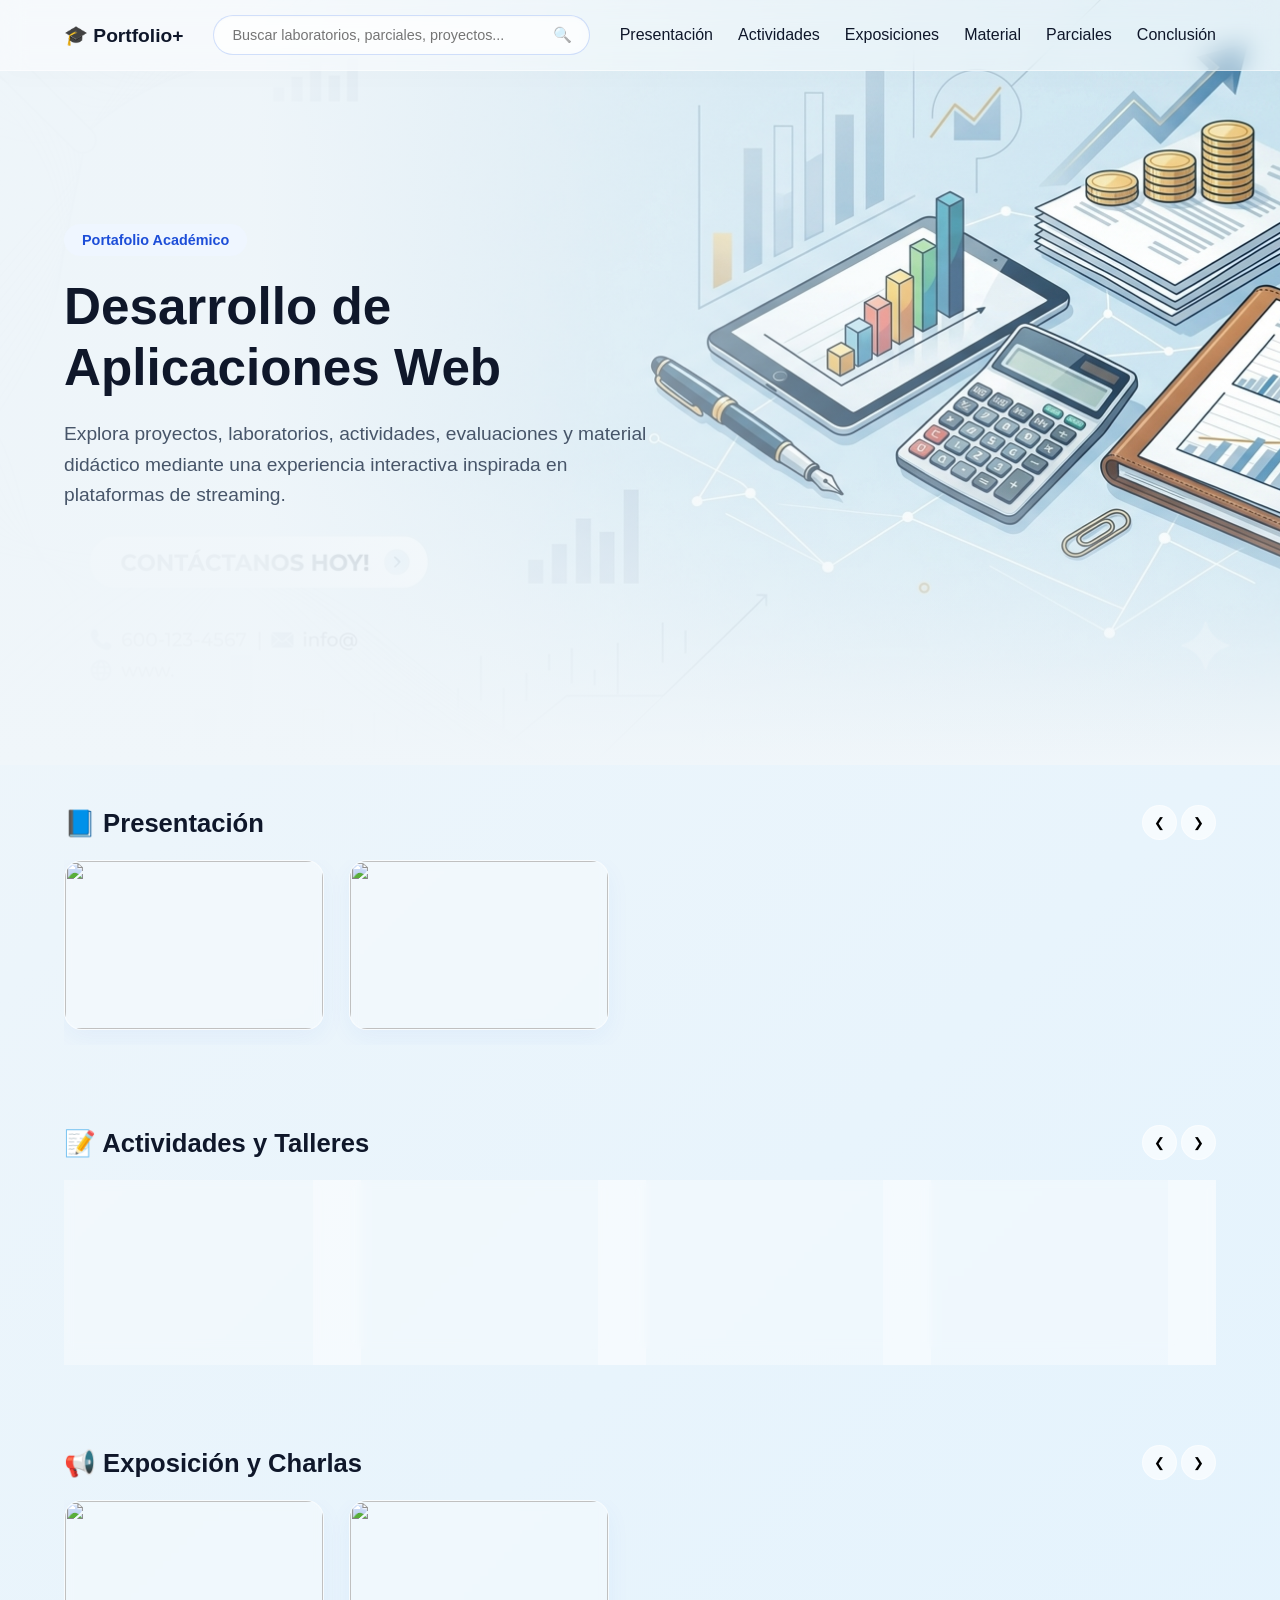
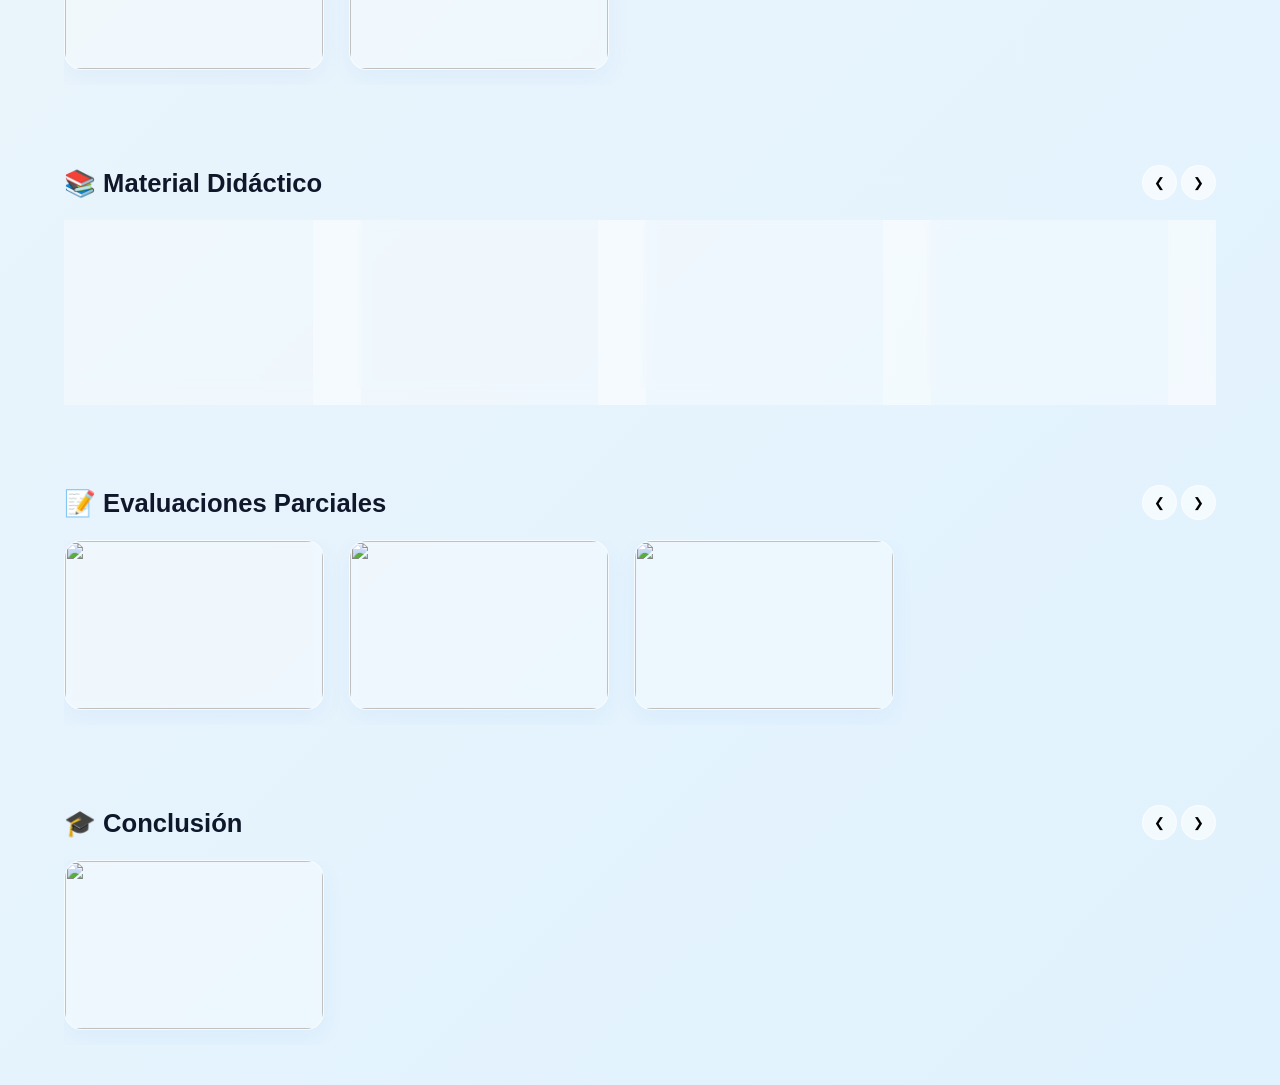
==== commit e4c8446e: "cambios 4.0" ====
--- a/paginas/pantallaPrincipal.html
+++ b/paginas/pantallaPrincipal.html
@@ -2,37 +2,35 @@
 <html lang="es">
 
 <head>
-
     <meta charset="UTF-8">
-
     <meta name="viewport" content="width=device-width, initial-scale=1.0">
-
     <title>Portafolio Académico</title>
-
     <link rel="stylesheet" href="../css/variables.css">
     <link rel="stylesheet" href="../css/estilos.css">
-
 </head>
 
 <body>
 
-    <!--================ HEADER ================-->
     <header>
         <div class="logo">
-
             🎓 Portfolio+
         </div>
+
+        <div class="buscador-container">
+            <input type="text" id="buscador" placeholder="Buscar laboratorios, parciales, proyectos...">
+            <span class="icono-buscar">🔍</span>
+        </div>
+
         <nav>
-            <a href="#presentacion">Presentación</a>
-            <a href="#actividades">Actividades</a>
-            <a href="#laboratorios">Laboratorios</a>
-            <a href="#proyectos">Proyectos</a>
-            <a href="#material">Material</a>
-            <a href="#parciales">Parciales</a>
+            <a href="#Presentacion">Presentación</a>
+            <a href="#Actividades">Actividades</a>
+            <a href="#Exposicion">Exposiciones</a>
+            <a href="#Material">Material</a>
+            <a href="#Parcial">Parciales</a>
             <a href="#conclusion">Conclusión</a>
         </nav>
     </header>
-    <!--================ HERO ================-->
+
     <section class="hero">
         <div class="hero-background">
             <img id="heroImage" src="../assets/img/banner.jpg" alt="Banner">
@@ -45,17 +43,16 @@
             <h1 id="heroTitle">
                 Desarrollo de Aplicaciones Web
             </h1>
-    
             <p id="heroDescription">
                 Explora proyectos, laboratorios, actividades, evaluaciones y material didáctico mediante una experiencia
                 interactiva inspirada en plataformas de streaming.
             </p>
         </div>
     </section>
-    <!--================ CONTENIDO ================-->
+
     <main>
-        <!-- PRESENTACIÓN -->
-        <section id="presentacion" data-color="#2563eb">
+
+        <section id="Presentacion">
             <div class="tituloSeccion">
                 <h2>📘 Presentación</h2>
                 <div>
@@ -65,10 +62,10 @@
             </div>
             <div class="fila" id="listaPresentacion"></div>
         </section>
-        <!-- ACTIVIDADES -->
-        <section id="actividades" data-color="#16a34a">
+
+        <section id="Actividades">
             <div class="tituloSeccion">
-                <h2>📝 Actividades</h2>
+                <h2>📝 Actividades y Talleres</h2>
                 <div>
                     <button class="flecha izquierda">❮</button>
                     <button class="flecha derecha">❯</button>
@@ -76,30 +73,19 @@
             </div>
             <div class="fila" id="listaActividades"></div>
         </section>
-        <!-- LABORATORIOS -->
-        <section id="laboratorios" data-color="#9333ea">
+
+        <section id="Exposicion">
             <div class="tituloSeccion">
-                <h2>🧪 Laboratorios</h2>
+                <h2>📢 Exposición y Charlas</h2>
                 <div>
                     <button class="flecha izquierda">❮</button>
                     <button class="flecha derecha">❯</button>
                 </div>
             </div>
-            <div class="fila" id="listaLaboratorios"></div>
+            <div class="fila" id="listaExposicion"></div>
         </section>
-        <!-- PROYECTOS -->
-        <section id="proyectos" data-color="#ea580c">
-            <div class="tituloSeccion">
-                <h2>💻 Proyectos</h2>
-                <div>
-                    <button class="flecha izquierda">❮</button>
-                    <button class="flecha derecha">❯</button>
-                </div>
-            </div>
-            <div class="fila" id="listaProyectos"></div>
-        </section>
-        <!-- MATERIAL -->
-        <section id="material" data-color="#dc2626">
+
+        <section id="Material">
             <div class="tituloSeccion">
                 <h2>📚 Material Didáctico</h2>
                 <div>
@@ -109,19 +95,19 @@
             </div>
             <div class="fila" id="listaMaterial"></div>
         </section>
-        <!-- PARCIALES -->
-        <section id="parciales" data-color="#0ea5e9">
+
+        <section id="Parcial">
             <div class="tituloSeccion">
-                <h2>📝 Parciales</h2>
+                <h2>📝 Evaluaciones Parciales</h2>
                 <div>
                     <button class="flecha izquierda">❮</button>
                     <button class="flecha derecha">❯</button>
                 </div>
             </div>
-            <div class="fila" id="listaParciales"></div>
+            <div class="fila" id="listaParcial"></div>
         </section>
-        <!-- CONCLUSIÓN -->
-        <section id="conclusion" data-color="#64748b">
+
+        <section id="conclusion">
             <div class="tituloSeccion">
                 <h2>🎓 Conclusión</h2>
                 <div>
@@ -131,22 +117,21 @@
             </div>
             <div class="fila" id="listaConclusion"></div>
         </section>
+
     </main>
-    <!--================ MODAL ================-->
+
     <div id="modal" class="modal">
         <div class="modalContenido">
             <div class="modalHeader">
                 <h2 id="modalTitulo"></h2>
-                <button id="cerrarModal">
-                    ✕
-                </button>
+                <button id="cerrarModal">✕</button>
             </div>
-            <iframe id="visorPDF" src="" frameborder="0">
-            </iframe>
+            <iframe id="visorPDF" src="" frameborder="0"></iframe>
         </div>
     </div>
-    <!--================ SCRIPTS ================-->
+
     <script src="../js/datos.js"></script>
     <script src="../js/script.js"></script>
 </body>
+
 </html>
--- a/css/estilos.css
+++ b/css/estilos.css
@@ -93,7 +93,7 @@
 }
 
 /* ================================
-   HEADER (NAVBAR DE VIDRIO)
+   HEADER (NAVBAR) Y BARRA DE BÚSQUEDA INTENSA
    ================================ */
 header {
     position: fixed;
@@ -102,8 +102,8 @@
     display: flex;
     justify-content: space-between;
     align-items: center;
-    padding: 20px 5%;
-    background: rgba(255, 255, 255, 0.4);
+    padding: 15px 5%;
+    background: rgba(255, 255, 255, 0.45);
     border-bottom: 1px solid var(--glass-border);
     backdrop-filter: blur(12px);
     -webkit-backdrop-filter: blur(12px);
@@ -115,11 +115,68 @@
     font-weight: bold;
     font-size: 1.2rem;
     color: var(--texto);
+    flex-shrink: 0;
+}
+
+/* Contenedor de la barra de búsqueda */
+.buscador-container {
+    position: relative;
+    max-width: 380px;
+    width: 100%;
+    margin: 0 30px;
+    transition: transform 0.3s cubic-bezier(0.4, 0, 0.2, 1);
+}
+
+#buscador {
+    width: 100%;
+    padding: 11px 45px 11px 18px;
+    border-radius: 24px;
+    border: 1px solid rgba(37, 99, 235, 0.2);
+    /* Borde sutil azul */
+    background: rgba(255, 255, 255, 0.5);
+    color: var(--texto);
+    font-size: 0.9rem;
+    outline: none;
+    backdrop-filter: blur(6px);
+    -webkit-backdrop-filter: blur(6px);
+    transition: all 0.3s cubic-bezier(0.4, 0, 0.2, 1);
+    box-shadow: inset 0 1px 2px rgba(0, 0, 0, 0.02);
+}
+
+/* Efecto cuando el usuario escribe o hace foco */
+.buscador-container:focus-within {
+    transform: scale(1.02);
+}
+
+#buscador:focus {
+    background: rgba(255, 255, 255, 0.85);
+    border-color: var(--celeste);
+    box-shadow: 0 0 14px rgba(37, 99, 235, 0.18),
+        inset 0 1px 2px rgba(0, 0, 0, 0.01);
+}
+
+.icono-buscar {
+    position: absolute;
+    right: 18px;
+    top: 50%;
+    transform: translateY(-50%);
+    font-size: 0.95rem;
+    opacity: 0.5;
+    transition: all 0.3s ease;
+    pointer-events: none;
+}
+
+/* Animación del icono buscador */
+.buscador-container:focus-within .icono-buscar {
+    opacity: 1;
+    color: var(--celeste);
+    transform: translateY(-50%) scale(1.1);
 }
 
 nav {
     display: flex;
     gap: 25px;
+    flex-shrink: 0;
 }
 
 nav a {
@@ -163,7 +220,6 @@
     width: 100%;
     height: 100%;
     object-fit: cover;
-    /* Transición de opacidad fluida tipo fade-in/fade-out */
     transition: opacity 0.4s ease-in-out, transform 0.8s ease;
 }
 
@@ -174,7 +230,6 @@
 .hero-overlay {
     position: absolute;
     inset: 0;
-    /* Difuminado suave adaptado al modo claro */
     background: linear-gradient(to right, rgba(240, 246, 250, 0.95) 20%, rgba(240, 246, 250, 0.4), transparent),
         linear-gradient(to top, #f0f6fa 0%, transparent 40%);
     z-index: 2;
@@ -211,50 +266,8 @@
     color: var(--texto-secundario);
 }
 
-.hero-buttons {
-    display: flex;
-    gap: 20px;
-    flex-wrap: wrap;
-}
-
-.btn-primary {
-    background: var(--celeste);
-    color: white;
-    padding: 15px 35px;
-    border: none;
-    border-radius: 30px;
-    cursor: pointer;
-    font-size: 1rem;
-    font-weight: bold;
-    transition: background .3s ease, transform .2s ease;
-    box-shadow: 0 4px 15px rgba(56, 189, 248, 0.2);
-}
-
-.btn-primary:hover {
-    background: var(--celeste-hover);
-}
-
-.btn-secondary {
-    background: rgba(255, 255, 255, 0.5);
-    border: 1px solid var(--glass-border);
-    backdrop-filter: blur(12px);
-    -webkit-backdrop-filter: blur(12px);
-    color: var(--texto);
-    padding: 15px 35px;
-    border: none;
-    border-radius: 30px;
-    cursor: pointer;
-    font-size: 1rem;
-    font-weight: 500;
-    transition: background .3s ease;
-}
-
-.btn-secondary:hover {
-    background: rgba(255, 255, 255, 0.8);
-}
-
-/* ================================
-   SECCIONES GENERALES Y CONTENEDOR
+/* ================================
+   SECCIONES GENERALES
    ================================ */
 section {
     padding: 40px 5%;
@@ -311,7 +324,7 @@
 }
 
 /* ================================
-   TARJETAS (CARDS DE VIDRIO FLOTANTE)
+   TARJETAS (CARDS)
    ================================ */
 .card {
     min-width: 260px;
@@ -346,7 +359,6 @@
     transform: scale(1.1);
 }
 
-/* Capa informativa deslizable estilo claro */
 .infoCard {
     position: absolute;
     bottom: -100%;
@@ -380,7 +392,6 @@
     overflow: hidden;
 }
 
-/* Contenedores de botones internos */
 .accionesCard {
     display: flex;
     gap: 10px;
@@ -404,31 +415,40 @@
     background: var(--celeste-hover);
 }
 
+/* Botón de información / descarga estructurado sin duplicados */
 .infoBtn {
-    width: 36px;
-    height: 36px;
+    width: 40px;
+    height: 40px;
     border-radius: 50%;
-    border: 1px solid var(--glass-border);
-    background: rgba(255, 255, 255, 0.5);
+    border: 1px solid rgba(56, 189, 248, 0.4);
+    background: rgba(255, 255, 255, 0.4);
     color: var(--texto);
     cursor: pointer;
-    backdrop-filter: blur(5px);
-    -webkit-backdrop-filter: blur(5px);
-    transition: background .2s;
+    backdrop-filter: blur(8px);
+    -webkit-backdrop-filter: blur(8px);
+    display: flex;
+    justify-content: center;
+    align-items: center;
+    font-size: 1.1rem;
+    transition: all 0.3s cubic-bezier(0.4, 0, 0.2, 1);
+    box-shadow: 0 4px 10px rgba(14, 165, 233, 0.05);
 }
 
 .infoBtn:hover {
-    background: rgba(255, 255, 255, 0.9);
-}
-
-/* ================================
-   MODAL (VISOR DE DOCUMENTOS Y PDF)
+    background: var(--celeste);
+    color: white;
+    border-color: var(--celeste-hover);
+    transform: scale(1.1) rotate(-10deg);
+    box-shadow: 0 6px 15px rgba(56, 189, 248, 0.3);
+}
+
+/* ================================
+   MODAL
    ================================ */
 .modal {
     position: fixed;
     inset: 0;
     background: rgba(15, 23, 42, 0.4);
-    /* Fondo oscuro atenuado */
     display: none;
     justify-content: center;
     align-items: center;
@@ -500,11 +520,20 @@
 /* ================================
    MEDIA QUERIES (ADAPTACIÓN MÓVIL)
    ================================ */
+@media (max-width: 992px) {
+    header {
+        flex-direction: column;
+        gap: 15px;
+        padding: 15px 5%;
+    }
+
+    .buscador-container {
+        max-width: 100%;
+        margin: 5px 0;
+    }
+}
+
 @media (max-width: 768px) {
-    header {
-        padding: 15px 20px;
-    }
-
     nav {
         display: none;
         /* Oculta menú estándar en móviles */
@@ -513,7 +542,7 @@
     .hero {
         height: auto;
         min-height: 65vh;
-        padding-top: 90px;
+        padding-top: 140px;
         padding-bottom: 30px;
     }
 
@@ -522,41 +551,7 @@
         text-align: center;
     }
 
-    .hero-buttons {
-        justify-content: center;
-    }
-
     .modalContenido {
         height: 90vh;
     }
-}
-.infoBtn {
-    width: 40px;
-    height: 40px;
-    border-radius: 50%;
-    border: 1px solid rgba(56, 189, 248, 0.4);
-    /* Borde celeste sutil */
-    background: rgba(255, 255, 255, 0.4);
-    /* Vidrio esmerilado */
-    color: var(--texto);
-    cursor: pointer;
-    backdrop-filter: blur(8px);
-    -webkit-backdrop-filter: blur(8px);
-    display: flex;
-    justify-content: center;
-    align-items: center;
-    font-size: 1.1rem;
-    transition: all 0.3s cubic-bezier(0.4, 0, 0.2, 1);
-    box-shadow: 0 4px 10px rgba(14, 165, 233, 0.05);
-}
-
-.infoBtn:hover {
-    background: var(--celeste);
-    /* Se llena de celeste */
-    color: white;
-    /* El emoji/icono cambia a blanco */
-    border-color: var(--celeste-hover);
-    transform: scale(1.1) rotate(-10deg);
-    /* Pequeño giro divertido */
-    box-shadow: 0 6px 15px rgba(56, 189, 248, 0.3);
 }
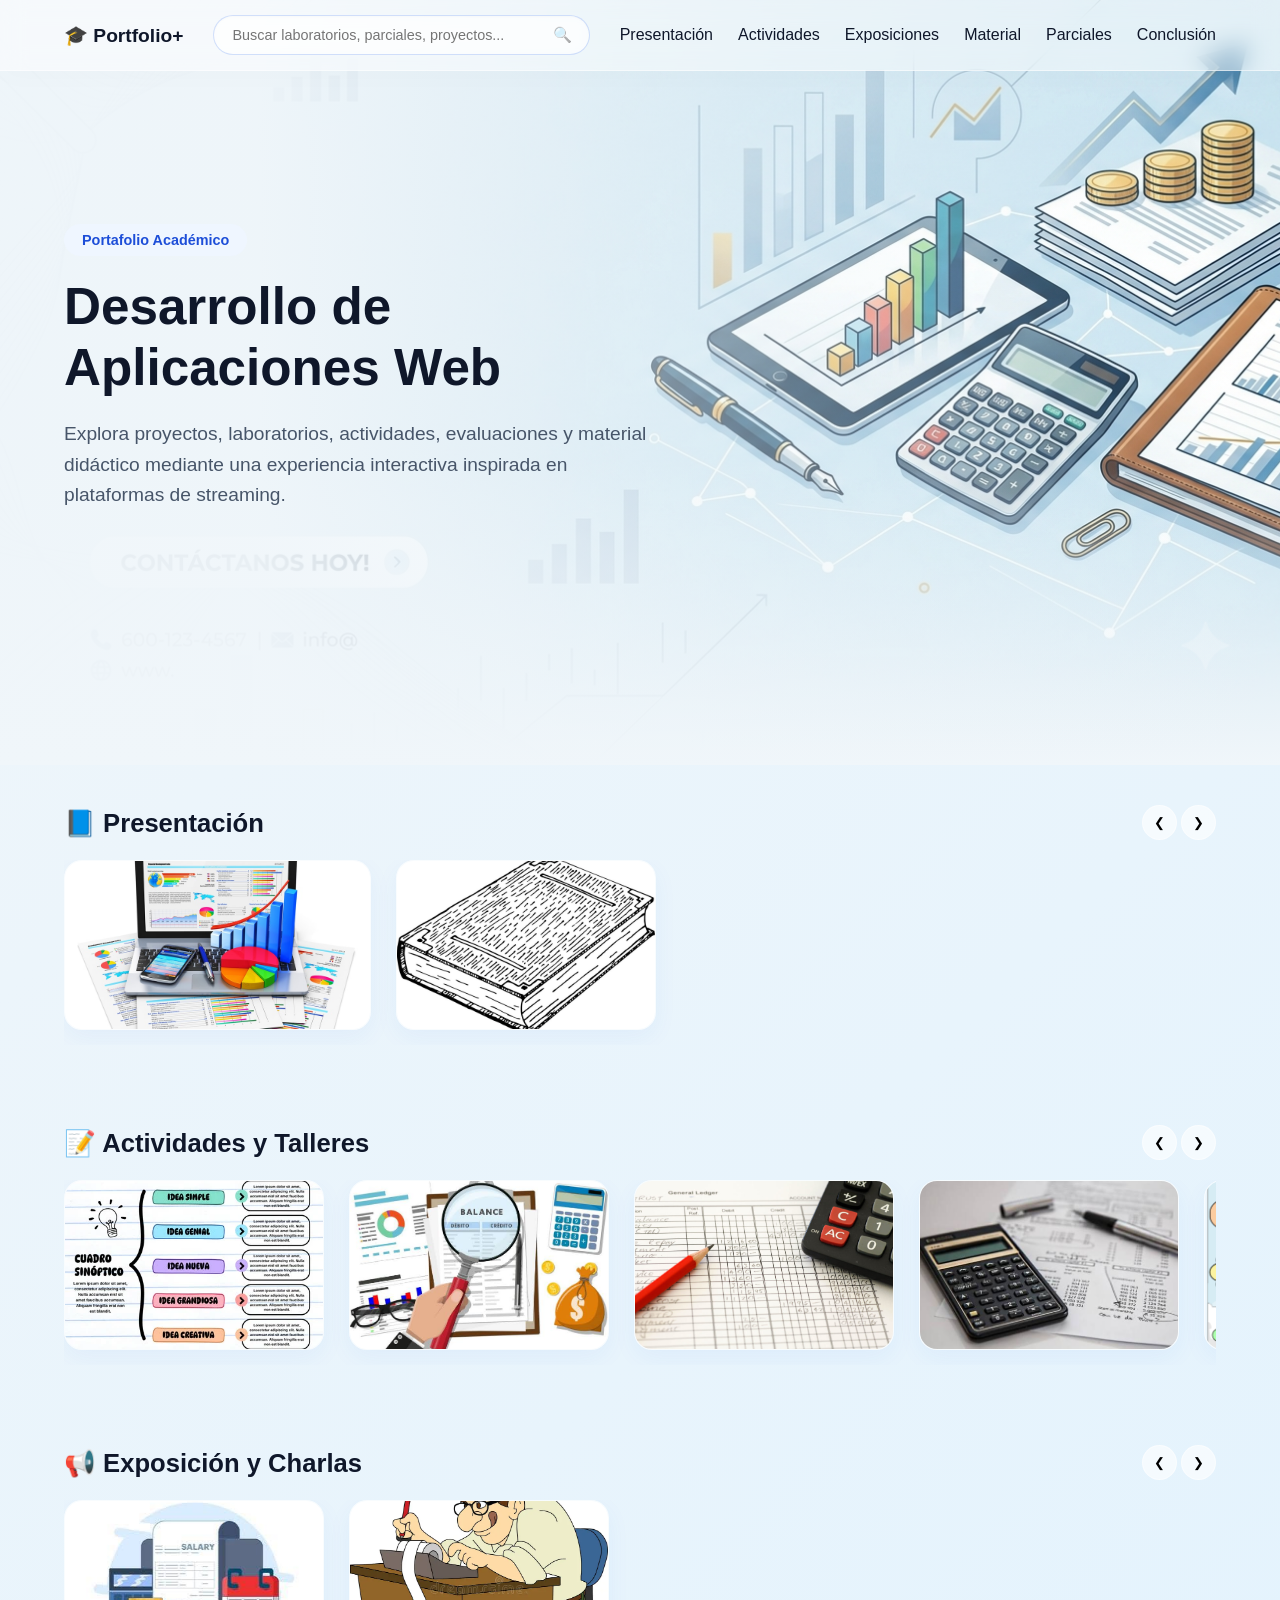
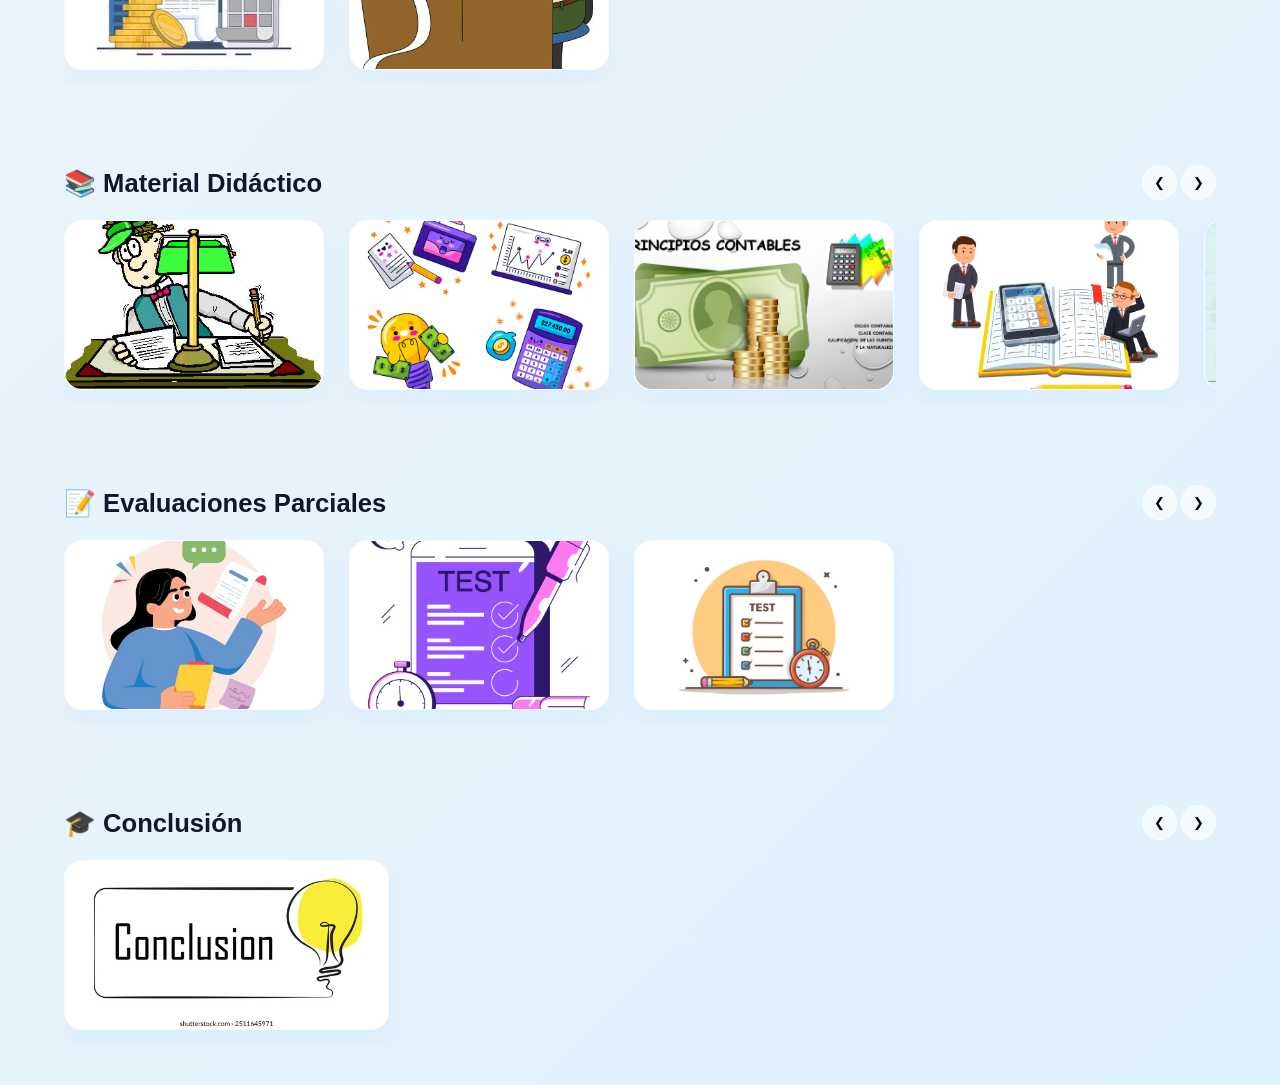
==== commit 0859a27d: "ahhhhhhhhhhhhhhhh" ====
--- a/paginas/pantallaPrincipal.html
+++ b/paginas/pantallaPrincipal.html
@@ -5,7 +5,6 @@
     <meta charset="UTF-8">
     <meta name="viewport" content="width=device-width, initial-scale=1.0">
     <title>Portafolio Académico</title>
-    <link rel="stylesheet" href="../css/variables.css">
     <link rel="stylesheet" href="../css/estilos.css">
 </head>
 
